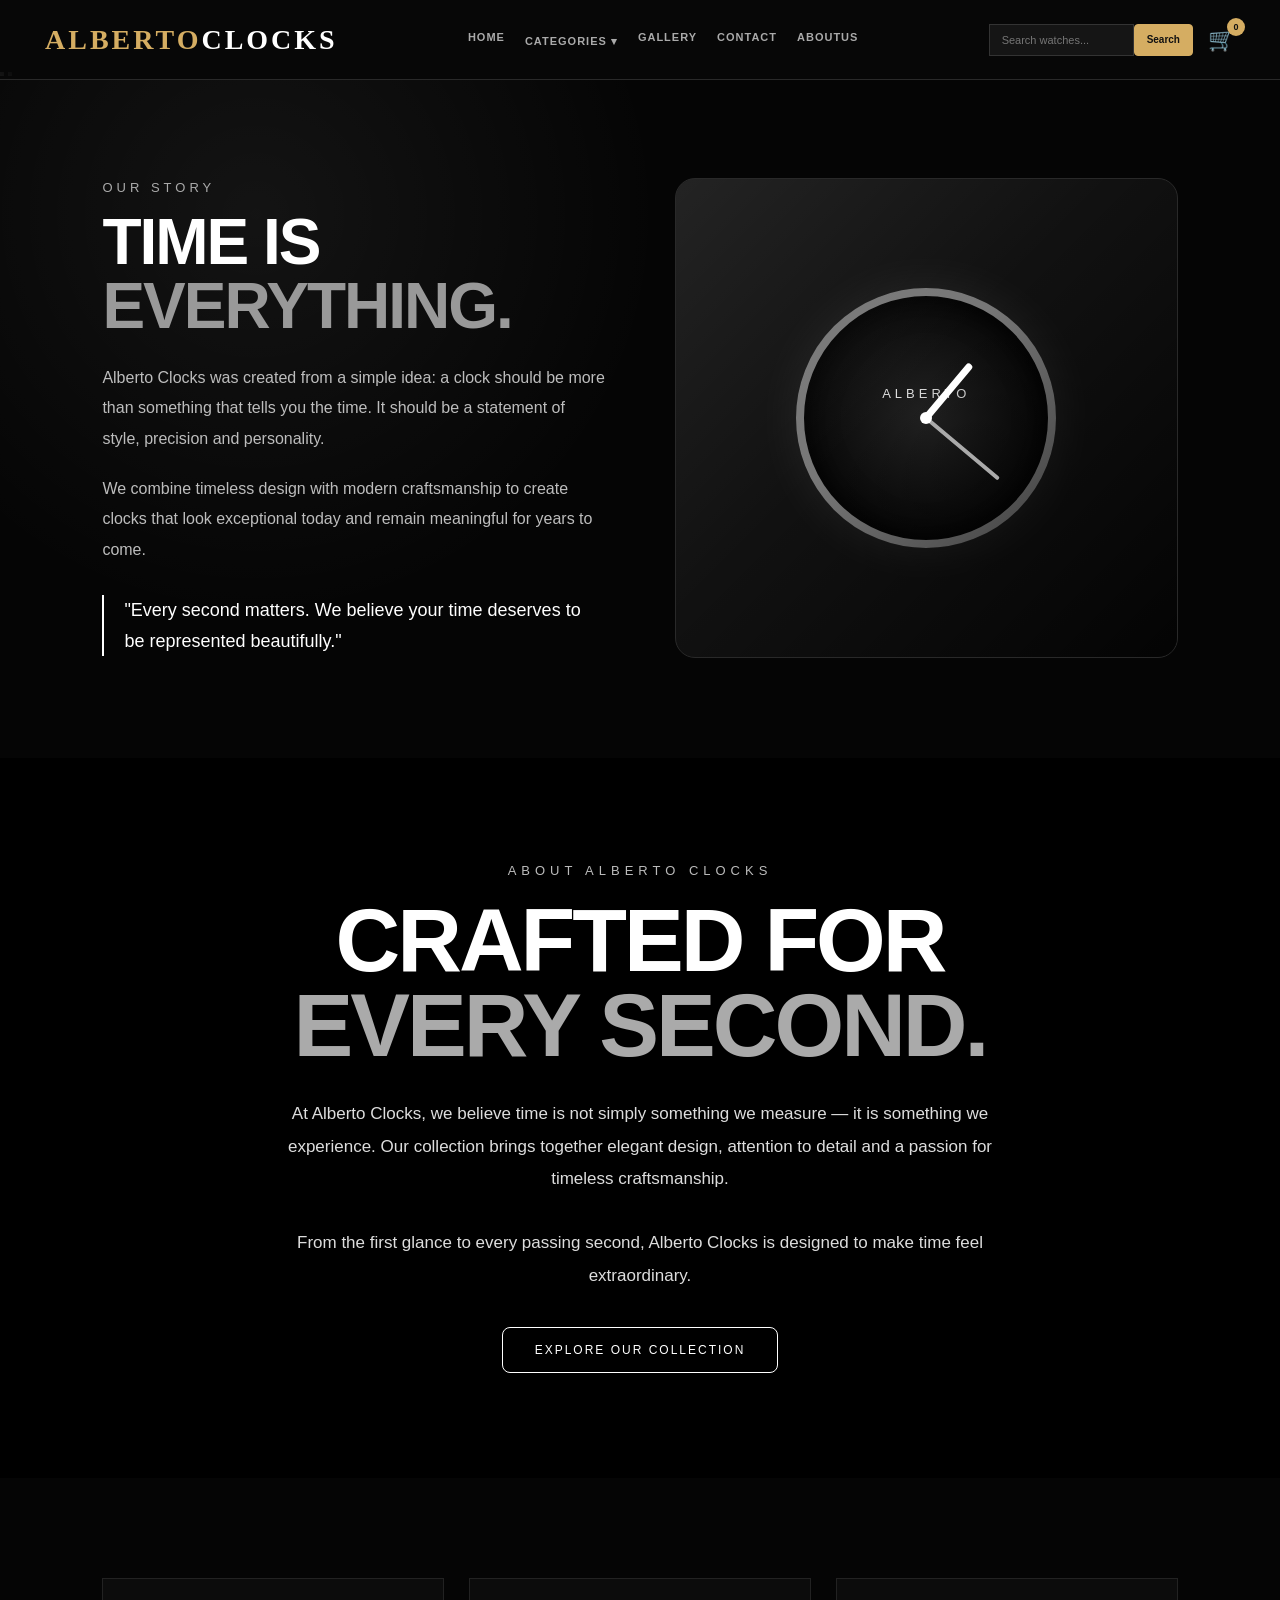
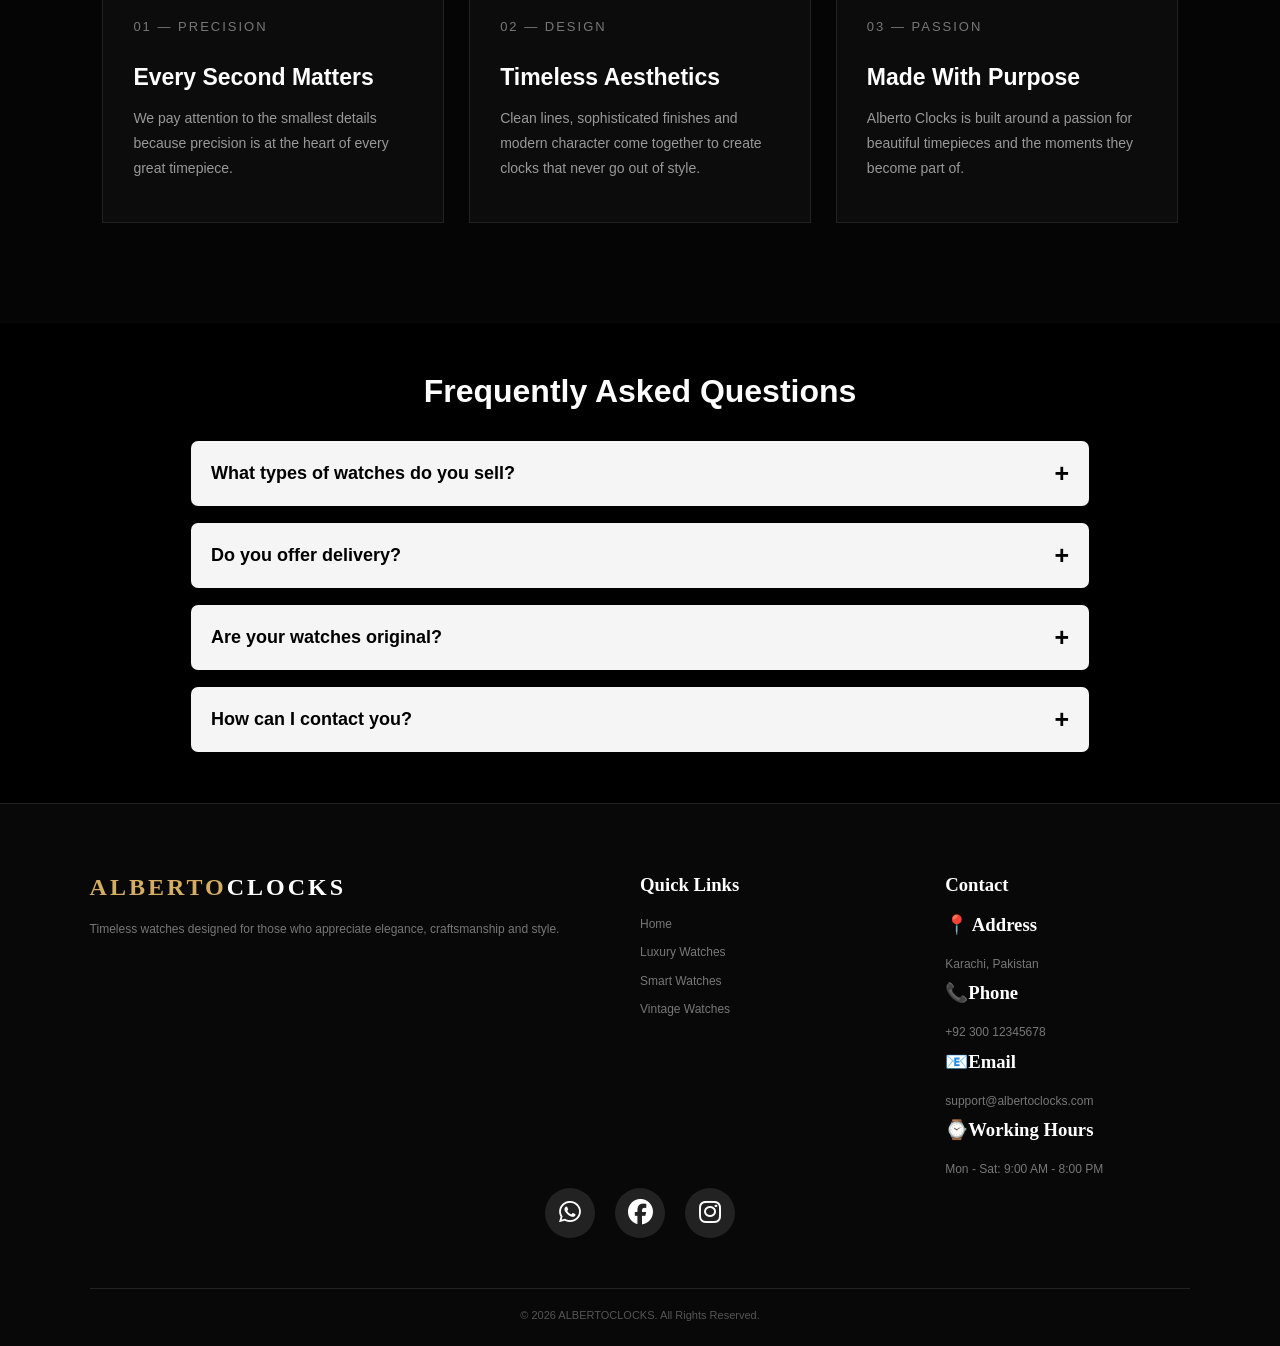
==== aboutus.html @ ca32371c "First commit" ====
<!DOCTYPE html>
<html lang="en">
<head>
    <meta charset="UTF-8">
    <meta name="viewport" content="width=device-width, initial-scale=1.0">
    <title>Document</title>
    <link rel="stylesheet" href="style.css">
    <link rel="stylesheet" href="https://cdnjs.cloudflare.com/ajax/libs/font-awesome/6.5.2/css/all.min.css">
</head>
<style>

   
  
</style>
<body>

    
    <header class="navbar">

        <a href="#home" class="logo">
            ALBERTO<span style="color: white;">CLOCKS</span>
        </a>

        <nav class="nav-links">
            <a href="index.html">Home</a>
                <li class="dropdown">
         <a href="#">Categories ▾</a>

    <ul class="dropdown-menu">
        <li><a href="luxary.html">Luxury Watches</a></li>
        <li><a href="smart.html">Smart Watches</a></li>
        <li><a href="vintage.html">Vintage Watches</a></li>
    </ul>
</li>
           
            <a href="gallery 2.html">Gallery</a>
            <a href="contact-us.html">Contact</a>
            <a href="aboutus.html">Aboutus</a>
           
        </nav>

         <div class="nav-right">

            <div class="search-box">
                <input type="text" id="searchInput" placeholder="Search watches...">
                <button id="searchBtn">Search</button>
            </div>

            <button class="cart-icon" id="cartIcon">
                🛒
                <span id="cartCount">0</span>
            </button>

        </div>

        <button class="menu-btn" id="menuBtn">
            ☰
        </button>

    </header>



<div>
        <button class="btn prev" id="prevBtn">
        
        </button>

        <button class="btn next" id="nextBtn">
        
        </button>
</div>

<section class="our-story">

    <div class="story-container">

        <div class="story-content">

            <div class="story-label">
                Our Story
            </div>

            <h2 class="story-title">
                TIME IS<br>
                <span>EVERYTHING.</span>
            </h2>

            <p class="story-text">
                Alberto Clocks was created from a simple idea:
                a clock should be more than something that tells
                you the time. It should be a statement of style,
                precision and personality.
            </p>

            <p class="story-text">
                We combine timeless design with modern craftsmanship
                to create clocks that look exceptional today and
                remain meaningful for years to come.
            </p>

            <div class="story-highlight">
                "Every second matters. We believe your time deserves
                to be represented beautifully."
            </div>

        </div>


        <div class="story-visual">

            <div class="story-clock">

                <div class="clock-hand-hour"></div>
                <div class="clock-hand-minute"></div>
                <div class="clock-center"></div>

            </div>

        </div>

    </div>

</section>


<!-- =========================================
     ABOUT US - MOVING WATCH VIDEO
     ========================================= -->

<section class="about-us">

    <video
        class="about-video"
        autoplay
        muted
        loop
        playsinline
        poster="images/watch-poster.jpg">

        <source
            src="videos/alberto-watch.mp4"
            type="video/mp4">

        Your browser does not support video.
    </video>


    <div class="about-overlay"></div>


    <div class="about-content">

        <div class="about-small-title">
            About Alberto Clocks
        </div>

        <h2 class="about-title">
            CRAFTED FOR<br>
            <span>EVERY SECOND.</span>
        </h2>

        <p class="about-description">
            At Alberto Clocks, we believe time is not simply
            something we measure — it is something we experience.
            Our collection brings together elegant design,
            attention to detail and a passion for timeless
            craftsmanship.

            <br><br>

            From the first glance to every passing second,
            Alberto Clocks is designed to make time feel
            extraordinary.
        </p>

        <a href="gallery 2.html" class="about-button">
            Explore Our Collection
        </a>

    </div>

</section>


<!-- =========================================
     OUR VALUES
     ========================================= -->

<section class="values">

    <div class="values-container">

        <div class="value-card">

            <div class="value-number">01 — PRECISION</div>

            <h3>Every Second Matters</h3>

            <p>
                We pay attention to the smallest details because
                precision is at the heart of every great timepiece.
            </p>

        </div>


        <div class="value-card">

            <div class="value-number">02 — DESIGN</div>

            <h3>Timeless Aesthetics</h3>

            <p>
                Clean lines, sophisticated finishes and modern
                character come together to create clocks that
                never go out of style.
            </p>

        </div>


        <div class="value-card">

            <div class="value-number">03 — PASSION</div>

            <h3>Made With Purpose</h3>

            <p>
                Alberto Clocks is built around a passion for
                beautiful timepieces and the moments they
                become part of.
            </p>

        </div>

    </div>

</section>
  <div class="cart-panel" id="cartPanel">

        <div class="cart-header">

            <h2>Your Cart</h2>

            <button id="closeCart">
                ×
            </button>

        </div>


        <div class="cart-items" id="cartItems">

            <p class="empty-cart">
                Your cart is empty.
            </p>

        </div>


        <div class="cart-footer">

            <div class="cart-total">

                <span>Total:</span>

                <strong id="cartTotal">
                    $0.00
                </strong>

            </div>

            <button class="checkout-btn" id="checkoutBtn">
                Checkout
            </button>

        </div>

    </div>


    <!-- =====================================================
     FOOTER
===================================================== -->
   <section class="faq-section">
    <h2>Frequently Asked Questions</h2>

    <div class="faq">
        <button class="faq-question">
            What types of watches do you sell?
            <span>+</span>
        </button>
        <div class="faq-answer">
            <p>We sell luxury, smart, and vintage watches.</p>
        </div>
    </div>

    <div class="faq">
        <button class="faq-question">
            Do you offer delivery?
            <span>+</span>
        </button>
        <div class="faq-answer">
            <p>Yes, we offer delivery to different locations.</p>
        </div>
    </div>

    <div class="faq">
        <button class="faq-question">
            Are your watches original?
            <span>+</span>
        </button>
        <div class="faq-answer">
            <p>Yes, our watches are authentic and carefully selected.</p>
        </div>
    </div>

    <div class="faq">
        <button class="faq-question">
            How can I contact you?
            <span>+</span>
        </button>
        <div class="faq-answer">
            <p>You can contact us through our contact page.</p>
        </div>
    </div>
     </div>
</section>
       

    <footer id="footer">

     
        <div class="footer-container">

            <div class="footer-column">

                <h2>ALBERTO<span style="color: white;">CLOCKS</span></h2>

                <p>
                    Timeless watches designed for those who
                    appreciate elegance, craftsmanship and style.
                </p>

            </div>


            <div class="footer-column">

                <h3>Quick Links</h3>

                <a href="index.html">Home</a>
                <a href="luxary.html">Luxury Watches</a>
                <a href="smart.html">Smart Watches</a>
                <a href="vintage.html">Vintage Watches</a>

            </div>


            <div class="footer-column">

                <h3>Contact</h3>
                  <h3>📍 Address</h3>
                        <p>Karachi, Pakistan</p>
                           <h3>📞Phone</h3>
                        <p>+92 300 12345678</p>
                        <h3>📧Email</h3>
                        <p>support@albertoclocks.com</p>
                        <h3>⌚Working Hours</h3>
                        <p>Mon - Sat: 9:00 AM - 8:00 PM</p>
                    

            </div>
        </div>

   <div class="social-icons">

    <a href="https://wa.me/923001234567" target="_blank">
        <i class="fa-brands fa-whatsapp"></i>
    </a>

    <a href="https://www.facebook.com/" target="_blank">
        <i class="fa-brands fa-facebook"></i>
    </a>

    <a href="https://www.instagram.com/" target="_blank">
        <i class="fa-brands fa-instagram"></i>
    </a>

</div>

        <div class="footer-bottom">

            <p>
                © 2026 ALBERTOCLOCKS. All Rights Reserved.
            </p>

        </div>
        <div>

</footer>
    <script src="script.js"></script>
</body>
</html>
---- style.css ----
/* =====================================================
   RESET
===================================================== */

* {
    margin: 0;
    padding: 0;
    box-sizing: border-box;
}

html {
    scroll-behavior: smooth;
}

body {
    background: #090909;
    color: #ffffff;
    font-family: "Inter", sans-serif;
}

button,
input {
    font-family: inherit;
}


/* =====================================================
   NAVBAR
===================================================== */

/* Categories Dropdown */
.dropdown {
    position: relative;
    list-style: none;
}

.dropdown-menu {
    display: none;
    position: absolute;
    top: 100%;
    left: 0;
    background: #111;
    min-width: 190px;
    padding: 0;
    margin: 0;
    list-style: none;
    border-radius: 8px;
    box-shadow: 0 5px 15px rgba(0,0,0,0.5);
    z-index: 1000;
    list-style: none;
    align-items: center;
    text-align: center;
}

.dropdown-menu li {
    width: 100%;
    list-style: none;
}

.dropdown-menu li a {
    display: block;
    padding: 12px 15px;
    color: white;
    text-decoration: none;
    white-space: nowrap;
}

.dropdown-menu li a:hover {
    background: #333;
}

/* Show dropdown on hover */
.dropdown:hover .dropdown-menu {
    display: block;
}

/* Hover effect */
.dropdown-content a:hover {
    background: #eee;
}

/* Show dropdown */
.dropdown:hover .dropdown-content {
    display: block;
}
.navbar {
    position: fixed;
    top: 0;
    left: 0;

    width: 100%;
    height: 80px;

      padding: 0 45px;

    display: flex;
    align-items: center;
    justify-content:space-between;
    background: rgba(8, 8, 8, 0.92);
    border-bottom: 1px solid #292929;
    gap: 5px;
    backdrop-filter: blur(10px);

    z-index: 5000;
}


.logo {
    color: #d5ad62;
    text-decoration: none;
    font-family: "Playfair Display", serif;
    font-size: 28px;
    font-weight: 700;
    letter-spacing: 3px;
}

.nav-links {
    display:flex;
    gap: 20px;
}

.nav-links a {
    color: #aaa;
    text-decoration: none;

    font-size: 11px;
    font-weight: 600;
    letter-spacing: 1px;
    text-transform: uppercase;

    transition: 0.3s;
}

.nav-links a:hover {
    color: #d5ad62;
}

.nav-right {
    display: flex;
    align-items: center;
    gap: 15px;
    list-style: none;
}

.search-box {
    display: flex;
}

.search-box input {
    width: 145px;

    padding: 9px 12px;

    background: #151515;
    border: 1px solid #333;

    color: white;
    outline: none;

    font-size: 11px;
}

.search-box input:focus {
    border-color: #d5ad62;
}

.search-box button {
    padding: 9px 12px;

    background: #d5ad62;
    border: 1px solid #d5ad62;

    color: #111;

    font-size: 10px;
    font-weight: 700;

    cursor: pointer;
    border-radius: 4px;
}

.cart-icon {

    position:sticky;

    background: transparent;
    border: none;

    color: #d5ad62;

    font-size: 22px;
    
    cursor: pointer;
    
}

#cartCount {
    position: absolute;

    top: -9px;
    right: -10px;

    min-width: 18px;
    height: 18px;

    padding: 2px;

    display: flex;
    align-items: center;
    justify-content: center;

    background: #d5ad62;
    color: #111;

    border-radius: 50%;

    font-size: 9px;
    font-weight: 700;
}

.menu-btn {
    display: none;

    background: none;
    border: none;

    color: #d5ad62;

    font-size: 25px;

    cursor: pointer;
}


/* =====================================================
   HERO
===================================================== */

.hero {
    position: relative;

    height: 100vh;
    min-height: 650px;

    overflow: hidden;
}

.hero-slide {
    position: absolute;

    inset: 0;

    opacity: 0;
    visibility: hidden;

    transition:
        opacity 1s ease,
        visibility 1s ease;
}

.hero-slide.active {
    opacity: 1;
    visibility: visible;
}

.hero-slide img {
    width: 100%;
    height: 100%;

    object-fit: cover;
}

.hero-overlay {
    position: absolute;

    inset: 0;

    background:
        linear-gradient(
            90deg,
            rgba(0, 0, 0, 0.85),
            rgba(0, 0, 0, 0.35),
            rgba(0, 0, 0, 0.65)
        );
}

.hero-content {
    position: absolute;

    top: 50%;
    left: 9%;

    max-width: 600px;

    transform: translateY(-50%);
}

.hero-content > p:first-child {
    color: #d5ad62;

    font-size: 11px;
    font-weight: 700;

    letter-spacing: 4px;

    margin-bottom: 18px;
}

.hero-content h1 {
    font-family: "Playfair Display", serif;

    font-size: clamp(50px, 7vw, 90px);
    line-height: 1.05;

    margin-bottom: 25px;
}

.hero-content h1 span {
    color: #d5ad62;
}

.gold-line {
    width: 60px;
    height: 2px;

    background: #d5ad62;

    margin-bottom: 25px;
}

.hero-description {
    color: #aaa;

    font-size: 14px;
    line-height: 1.8;

    max-width: 470px;

    margin-bottom: 30px;
}

.hero-btn,
.outline-btn {
    display: inline-block;

    padding: 13px 25px;

    border: 1px solid #d5ad62;

    color: #d5ad62;

    text-decoration: none;

    font-size: 10px;
    font-weight: 700;

    letter-spacing: 1px;
    text-transform: uppercase;

    transition: 0.3s;

    border-radius: 5px;
}

.hero-btn:hover,
.outline-btn:hover {
    background: #d5ad62;
    color: #111;
}

.slider-btn {
    position: absolute;

    top: 50%;

    width: 45px;
    height: 45px;

    transform: translateY(-50%);

    background: rgba(0, 0, 0, 0.45);

    border: 1px solid #555;

    color: #d5ad62;

    cursor: pointer;

    z-index: 5;

    transition: 0.3s;
}

.slider-btn:hover {
    background: #d5ad62;
    color: #080808;
}

.prev {
    left: 30px;
}

.next {
    right: 30px;
}

.slider-dots {
    position: absolute;

    bottom: 35px;
    left: 50%;

    transform: translateX(-50%);

    display: flex;
    gap: 10px;

    z-index: 5;
}

.dot {
    width: 30px;
    height: 2px;

    background: #666;

    cursor: pointer;

    transition: 0.3s;
}

.dot.active {
    background: #d5ad62;
}


/* =====================================================
   SHOWCASE
===================================================== */

.showcase-section {
    padding: 130px 7%;

    background: #0c0c0c;

    overflow: hidden;
}

.smart-showcase {
    background: #121212;
}

.showcase-container {
    max-width: 1250px;

    margin: auto;

    display: grid;

    grid-template-columns: 1.1fr 0.9fr;

    align-items: center;

    gap: 80px;
}

.showcase-container.reverse .showcase-image {
    order: 2;
}

.showcase-container.reverse .showcase-text {
    order: 1;
}

.showcase-image {
    position: relative;

    height: 570px;

    overflow: hidden;

    transform: translateX(-120px);

    opacity: 0;

    transition:
        transform 1s ease,
        opacity 1s ease;
    
    border-radius: 8px;    
}

.showcase-text {
    transform: translateX(120px);

    opacity: 0;

    transition:
        transform 1s ease,
        opacity 1s ease;
}

.showcase-container.reverse .showcase-text {
    transform: translateX(-120px);
}

.showcase-container.show .showcase-image,
.showcase-container.show .showcase-text {
    transform: translateX(0);
    opacity: 1;
}

.showcase-image img {
    width: 100%;
    height: 100%;

    object-fit: cover;

    transition: transform 0.6s ease;
}

.showcase-image:hover img {
    transform: scale(1.05);
}

.image-label {
    position: absolute;

    bottom: 25px;
    left: 25px;

    background: #d5ad62;
    color: #111;

    padding: 10px 18px;

    font-size: 10px;
    font-weight: 700;

    letter-spacing: 2px;
    border-radius: 5px;
}

.section-tag {
    color: #d5ad62;

    font-size: 11px;
    font-weight: 700;

    letter-spacing: 4px;

    margin-bottom: 18px;
}

.showcase-text h2 {
    font-family: "Playfair Display", serif;

    font-size: clamp(40px, 5vw, 65px);

    line-height: 1.1;

    margin-bottom: 25px;
}

.showcase-text h2 span {
    color: #d5ad62;
}

.showcase-text p:not(.section-tag) {
    color: #999;

    font-size: 14px;
    line-height: 1.9;

    margin-bottom: 18px;
}

.showcase-text .outline-btn {
    margin-top: 15px;
}


/* =====================================================
   PRODUCTS
===================================================== */

.products-section {
    padding: 110px 7%;

    background: #090909;
}

.smart-section {
    background: #111111;
}

.vintage-section {
    background: #0d0d0d;
}

.section-heading {
    max-width: 650px;

    margin: 0 auto 60px;

    text-align: center;
}

.section-heading > p {
    color: #d5ad62;

    font-size: 11px;
    font-weight: 700;

    letter-spacing: 4px;

    margin-bottom: 15px;
}

.section-heading h2 {
    font-family: "Playfair Display", serif;

    font-size: clamp(40px, 5vw, 60px);

    margin-bottom: 18px;
}

.section-heading h2 span {
    color: #888;
}

.heading-line {
    width: 55px;
    height: 2px;

    background: #d5ad62;

    margin: 0 auto 20px;
}

.section-heading > span {
    color: #888;

    font-size: 13px;
}

.product-grid {
    max-width: 1250px;

    margin: auto;

    display: grid;

    grid-template-columns: repeat(4, 1fr);

    gap: 25px;
}

.product-card {
    background: #161616;

    border: 1px solid #292929;

    border-radius: 9px;

    overflow: hidden;

    transition:
        transform 0.4s ease,
        border 0.4s ease,
        box-shadow 0.4s ease;    
}

.product-card:hover {
    transform: translateY(-9px);

    border-color: #d5ad62;

    box-shadow:
        0 15px 40px rgba(0, 0, 0, 0.5);
}

.product-image {
    position: relative;

    height: 330px;

    overflow: hidden;

    background: #222;
}

.product-image img {
    width: 100%;
    height: 100%;

    object-fit: cover;

    transition: transform 0.6s ease;
}

.product-card:hover .product-image img {
    transform: scale(1.08);
}

.badge {
    position: absolute;

    top: 15px;
    left: 15px;

    z-index: 2;

    padding: 7px 12px;

    background: #d5ad62;
    color: #111;

    font-size: 9px;
    font-weight: 700;

    letter-spacing: 1px;

    text-transform: uppercase;

    border-radius: 5px;
}

.smart-badge {
    background: #eeeeee;
}

.product-info {
    padding: 23px;
}

.product-info > p {
    color: #d5ad62;

    font-size: 9px;
    font-weight: 700;

    letter-spacing: 1px;

    text-transform: uppercase;

    margin-bottom: 9px;
}

.product-info h3 {
    font-family: "Playfair Display", serif;

    font-size: 24px;

    margin-bottom: 9px;
}

.product-info > span {
    display: block;

    color: #888;

    font-size: 11px;

    line-height: 1.7;

    min-height: 38px;

    margin-bottom: 20px;
}

.product-bottom {
    display: flex;

    align-items: center;

    justify-content: space-between;

    gap: 10px;
}

.product-bottom strong {
    font-size: 17px;
}

.product-buttons {
    display: flex;

    align-items: center;

    gap: 7px;

   
}

.view-btn,
.add-to-cart {
    padding: 9px 12px;

    font-size: 9px;
    font-weight: 700;

    letter-spacing: 0.8px;

    cursor: pointer;

    transition: 0.3s;

     border-radius: 5px;
}

.view-btn {
    background: transparent;

    border: 1px solid #555;

    color: white;
}

.view-btn:hover {
    background: #333;

    border-color: #d5ad62;

    color: #d5ad62;
}

.add-to-cart {
    background: transparent;

    border: 1px solid #d5ad62;

    color: #d5ad62;
}

.add-to-cart:hover,
.add-to-cart.added {
    background: #d5ad62;

    color: #111;

    transform: translateY(-2px);
}


/* =====================================================
   CART
===================================================== */

.cart-panel {
    position: fixed;

    top: 0;
    right: -420px;

    width: 400px;
    max-width: 90%;

    height: 100vh;

    background: #111;

    border-left: 1px solid #333;

    z-index: 9999;

    display: flex;
    flex-direction: column;

    transition: right 0.4s ease;
}

.cart-panel.active {
    right: 0;
}

.cart-header {
    display: flex;

    align-items: center;

    justify-content: space-between;

    padding: 25px;

    border-bottom: 1px solid #292929;
}

.cart-header h2 {
    font-family: "Playfair Display", serif;
}

#closeCart {
    background: none;

    border: none;

    color: #d5ad62;

    font-size: 30px;

    cursor: pointer;
}

.cart-items {
    flex: 1;

    overflow-y: auto;

    padding: 20px;
}

.empty-cart {
    color: #888;

    text-align: center;

    margin-top: 50px;
}

.cart-item {
    display: flex;

    align-items: center;

    justify-content: space-between;

    gap: 15px;

    padding: 15px 0;

    border-bottom: 1px solid #292929;
}

.cart-item-info h3 {
    color: white;

    font-family: "Playfair Display", serif;

    font-size: 17px;

    margin-bottom: 5px;
}

.cart-item-info p {
    color: #d5ad62;

    font-size: 12px;
}

.quantity-controls {
    display: flex;

    align-items: center;

    gap: 8px;

    margin-top: 8px;
}

.quantity-controls button {
    width: 22px;
    height: 22px;

    background: transparent;

    border: 1px solid #555;

    color: #d5ad62;

    cursor: pointer;
}

.quantity-controls span {
    color: white;

    font-size: 11px;
}

.remove-item {
    background: transparent;

    border: none;

    color: #888;

    cursor: pointer;

    font-size: 10px;
}

.remove-item:hover {
    color: #d5ad62;
}

.cart-footer {
    padding: 25px;

    border-top: 1px solid #292929;
}

.cart-total {
    display: flex;

    justify-content: space-between;

    color: white;

    margin-bottom: 20px;
}

.cart-total strong {
    color: #d5ad62;
}

.checkout-btn {
    width: 100%;

    padding: 14px;

    background: #d5ad62;

    border: 1px solid #d5ad62;

    color: #111;

    font-weight: 700;

    letter-spacing: 1px;

    cursor: pointer;

    transition: 0.3s;
}

.checkout-btn:hover {
    background: transparent;

    color: #d5ad62;
}


/* =====================================================
   FOOTER
===================================================== */

footer {
    padding: 70px 7% 25px;

    background: #080808;

    border-top: 1px solid #222;
}

.footer-container {
    max-width: 1250px;

    margin: auto;

    display: grid;

    grid-template-columns: 2fr 1fr 1fr;

    gap: 60px;
}

.footer-column h2 {
    color: #d5ad62;

    font-family: "Playfair Display", serif;

    letter-spacing: 3px;

    margin-bottom: 18px;
}

.footer-column h3 {
    font-family: "Playfair Display", serif;

    margin-bottom: 18px;
}

.footer-column p,
.footer-column a {
    display: block;

    color: #777;

    text-decoration: none;

    font-size: 12px;

    line-height: 1.8;

    margin-bottom: 7px;
}

.footer-column a:hover {
    color: #d5ad62;
}

.footer-bottom {
    max-width: 1250px;

    margin: 50px auto 0;

    padding-top: 20px;

    border-top: 1px solid #222;

    text-align: center;
}

.footer-bottom p {
    color: #555;

    font-size: 11px;
}


/* =====================================================
   RESPONSIVE
===================================================== */

@media (max-width: 1100px) {

    .nav-links {
        gap: 15px;
    }

    .search-box {
        display: none;
    }

    .product-grid {
        grid-template-columns: repeat(2, 1fr);
    }

}


@media (max-width: 750px) {

    .navbar {
        height: 70px;
    }

    .logo {
        font-size: 23px;
    }

    .nav-links {
        position: absolute;

        top: 70px;
        left: 0;

        width: 100%;

        padding: 25px;

        display: none;
        flex-direction: column;

        background: #111;

        border-top: 1px solid #292929;

        text-align: center;
    }

    .nav-links.active {
        display: flex;
    }

    .nav-right {
        margin-left: auto;

        margin-right: 15px;
    }

    .menu-btn {
        display: block;
    }


    .hero {
        min-height: 600px;
    }

    .hero-content {
        left: 7%;
        right: 7%;
    }

    .hero-content h1 {
        font-size: 48px;
    }

    .slider-btn {
        width: 38px;
        height: 38px;
    }

    .prev {
        left: 15px;
    }

    .next {
        right: 15px;
    }


    .showcase-section {
        padding: 80px 5%;
    }

    .showcase-container {
        grid-template-columns: 1fr;

        gap: 45px;
    }

    .showcase-container.reverse .showcase-image,
    .showcase-container.reverse .showcase-text {
        order: initial;
    }

    .showcase-image,
    .showcase-container.reverse .showcase-image {
        height: 430px;

        transform: translateY(80px);
    }

    .showcase-text,
    .showcase-container.reverse .showcase-text {
        transform: translateY(80px);
    }

    .showcase-container.show .showcase-image,
    .showcase-container.show .showcase-text {
        transform: translateY(0);
    }


    .products-section {
        padding: 80px 5%;
    }

    .product-grid {
        grid-template-columns: 1fr;

        gap: 20px;
    }

    .product-image {
        height: 350px;
    }

    .product-bottom {
        align-items: flex-start;
    }

    .product-buttons {
        flex-wrap: wrap;
        justify-content: flex-end;
    }


    .footer-container {
        grid-template-columns: 1fr;

        gap: 30px;
    }

}


@media (max-width: 450px) {

    .product-bottom {
        flex-direction: column;

        align-items: stretch;
    }

    .product-buttons {
        justify-content: flex-start;
    }

    .product-image {
        height: 300px;
    }

    .showcase-image {
        height: 350px;
    }

    .cart-panel {
        width: 100%;
        max-width: 100%;
    }



}

.faq-section {
    width: 80%;
    max-width: 900px;
    margin: 50px auto;
}

.faq-section h2 {
    text-align: center;
    margin-bottom: 30px;
    font-size: 32px;
}

.faq {
    margin-bottom: 15px;
    border: 1px solid #000000;
    border-radius: 8px;
    overflow: hidden;
}

.faq-question {
    width: 100%;
    padding: 18px 20px;
    border: none;
    background: #f5f5f5;
    cursor: pointer;
    display: flex;
    justify-content: space-between;
    align-items: center;
    font-size: 18px;
    font-weight: bold;
    text-align: left;
}

.faq-question:hover {
    background: #e9e9e9;
}

.faq-question span {
    font-size: 25px;
}

.faq-answer {
    max-height: 0;
    overflow: hidden;
    transition: max-height 0.4s ease;
    background: rgb(0, 0, 0);
}

.faq-answer p {
    padding: 15px 20px;
    margin: 0;
    line-height: 1.6;
}

  * {
        box-sizing: border-box;
    }

    body {
        margin: 0;
        font-family: "Poppins", Arial, sans-serif;
        background: #000;
        color: #fff;
    }

    /* ---------- OUR STORY ---------- */

    .our-story {
        position: relative;
        padding: 100px 8%;
        background:
            radial-gradient(circle at 20% 20%, rgba(255, 255, 255, 0.06), transparent 35%),
            #050505;
        overflow: hidden;
    }

    .story-container {
        max-width: 1200px;
        margin: auto;
        display: grid;
        grid-template-columns: 1fr 1fr;
        gap: 70px;
        align-items: center;
    }

    .story-label {
        color: #aaa;
        font-size: 13px;
        letter-spacing: 4px;
        text-transform: uppercase;
        margin-bottom: 15px;
    }

    .story-title {
        font-size: clamp(42px, 5vw, 72px);
        line-height: 1;
        margin: 0 0 25px;
        font-weight: 700;
        letter-spacing: -2px;
    }

    .story-title span {
        color: #999;
    }

    .story-text {
        color: #bdbdbd;
        font-size: 16px;
        line-height: 1.9;
        margin-bottom: 20px;
    }

    .story-highlight {
        margin-top: 30px;
        padding-left: 20px;
        border-left: 2px solid #fff;
        color: #fff;
        font-size: 18px;
        line-height: 1.7;
    }

    /* Story visual */

    .story-visual {
        min-height: 480px;
        position: relative;
        display: flex;
        align-items: center;
        justify-content: center;
        border-radius: 20px;
        overflow: hidden;
        background: #111;
        border: 1px solid #292929;
    }

    .story-visual::after {
        content: "";
        position: absolute;
        inset: 0;
        background: linear-gradient(
            135deg,
            rgba(255,255,255,.08),
            transparent 45%,
            rgba(0,0,0,.8)
        );
        pointer-events: none;
    }

    .story-clock {
        width: 260px;
        height: 260px;
        border: 8px solid #777;
        border-radius: 50%;
        position: relative;
        background: radial-gradient(circle, #222 0%, #080808 70%);
        box-shadow:
            0 0 50px rgba(255,255,255,.08),
            inset 0 0 30px #000;
        animation: clockFloat 5s ease-in-out infinite;
    }

    .story-clock::before {
        content: "ALBERTO";
        position: absolute;
        top: 90px;
        width: 100%;
        text-align: center;
        font-size: 13px;
        letter-spacing: 4px;
        color: #ddd;
    }

    .clock-center {
        width: 12px;
        height: 12px;
        background: #fff;
        border-radius: 50%;
        position: absolute;
        top: 50%;
        left: 50%;
        transform: translate(-50%, -50%);
        z-index: 3;
    }

    .clock-hand-hour,
    .clock-hand-minute {
        position: absolute;
        bottom: 50%;
        left: 50%;
        transform-origin: bottom center;
        border-radius: 10px;
        z-index: 2;
    }

    .clock-hand-hour {
        width: 7px;
        height: 70px;
        background: #fff;
        transform: translateX(-50%) rotate(40deg);
    }

    .clock-hand-minute {
        width: 4px;
        height: 95px;
        background: #aaa;
        transform: translateX(-50%) rotate(130deg);
    }

    @keyframes clockFloat {
        0%, 100% {
            transform: translateY(0) rotate(-2deg);
        }
        50% {
            transform: translateY(-15px) rotate(2deg);
        }
    }


    /* ---------- ABOUT US VIDEO ---------- */

    .about-us {
        position: relative;
        min-height: 720px;
        overflow: hidden;
        display: flex;
        align-items: center;
        justify-content: center;
        background: #000;
    }

    .about-video {
        position: absolute;
        inset: 0;
        width: 100%;
        height: 100%;
        object-fit: cover;
        z-index: 0;
        filter: brightness(35%) contrast(110%);
    }

    .about-overlay {
        position: absolute;
        inset: 0;
        background:
            linear-gradient(
                90deg,
                rgba(0,0,0,.95),
                rgba(0,0,0,.55),
                rgba(0,0,0,.85)
            );
        z-index: 1;
    }

    .about-content {
        position: relative;
        z-index: 2;
        width: min(1100px, 90%);
        text-align: center;
        padding: 80px 20px;
    }

    .about-small-title {
        color: #bbb;
        font-size: 13px;
        letter-spacing: 5px;
        text-transform: uppercase;
        margin-bottom: 20px;
    }

    .about-title {
        font-size: clamp(45px, 7vw, 90px);
        line-height: .95;
        margin: 0 auto 30px;
        letter-spacing: -3px;
        font-weight: 700;
    }

    .about-title span {
        color: #aaa;
    }

    .about-description {
        max-width: 720px;
        margin: auto;
        color: #ddd;
        font-size: 17px;
        line-height: 1.9;
    }

    .about-button {
        display: inline-block;
        margin-top: 35px;
        padding: 15px 32px;
        border: 1px solid #fff;
        color: #fff;
        text-decoration: none;
        text-transform: uppercase;
        letter-spacing: 2px;
        font-size: 12px;
        transition: .3s ease;
        border-radius: 8px;
    }

    .about-button:hover {
        background: #fff;
        color: #000;
        transform: translateY(-2px);
    }


    /* ---------- VALUES ---------- */

    .values {
        background: #050505;
        padding: 100px 8%;
    }

    .values-container {
        max-width: 1200px;
        margin: auto;
        display: grid;
        grid-template-columns: repeat(3, 1fr);
        gap: 25px;
    }

    .value-card {
        padding: 40px 30px;
        background: #0c0c0c;
        border: 1px solid #222;
        transition: .3s ease;
    }

    .value-card:hover {
        transform: translateY(-8px);
        border-color: #555;
    }

    .value-number {
        font-size: 13px;
        color: #777;
        letter-spacing: 2px;
        margin-bottom: 30px;
    }

    .value-card h3 {
        font-size: 23px;
        margin: 0 0 15px;
    }

    .value-card p {
        color: #999;
        line-height: 1.8;
        font-size: 14px;
    }


    /* ---------- RESPONSIVE ---------- */

    @media (max-width: 850px) {

        .story-container {
            grid-template-columns: 1fr;
            gap: 40px;
        }

        .story-visual {
            min-height: 400px;
        }

        .values-container {
            grid-template-columns: 1fr;
        }

        .about-us {
            min-height: 650px;
        }

        .about-title {
            letter-spacing: -2px;
        }
    }

    @media (max-width: 500px) {

        .our-story,
        .values {
            padding: 70px 6%;
        }

        .story-clock {
            width: 210px;
            height: 210px;
        }

        .clock-hand-hour {
            height: 55px;
        }

        .clock-hand-minute {
            height: 75px;
        }
    }


    /* .contact-section{
    padding: 100px 8%;
    background: black;
    color: #fff;
}
.contact-header{
    text-align: center;
    margin-bottom: 60px;
}
.contact-header span{
    color: #d5ad62;
}
.contact-header h1{
    font-size: 3rem;
    margin-bottom: 15px;
}
.contact-header p{
    color: #cbd5e1;
    max-width: 700px;
    margin: auto;
    line-height: 1.8;
}
.contact-content{
    display: grid;
    grid-template-columns: 1fr 1.2fr;
    gap: 40px;
}
.contact-info{
    display: grid;
    gap: 20px;
}
.back{
    background: url(contact\ img.jfif);
    background-position: center;
    background-size: 150%;
    padding: 25px;
    border-radius: 15px;
    border: 1px solid rgba(255,255,255,0.08);
    margin-bottom: 15px;
}
.info-box{
    background: none;
    padding: 25px;
    border-radius: 15px;
    border: 1px solid rgba(255,255,255,0.08);
    margin-bottom: 15px;
}
.info-box h3{
    margin-bottom: 10px;
    color: white;
}
.info-box p{
    color: #d5ad62;
}

.contact-form{
    background: url(email2.png);
    background-position: center;
    background-size: 100%;
    padding: 30px;
    border-radius: 20px;
    display: flex;
    flex-direction: column;
    gap: 18px;
}
.contact-form input,
.contact-content textarea{
    padding: 15px;
    background: none;
    border: 1px solid rgba(255,255,255,0.1) ;
    border-radius: 10px;
    color: white;
    outline: none;
}
.contact-form input:focus,
.contact-form textarea:focus{
    border-color: #7c3aed;
}
.contact-form button{
    padding: 15px;
    border: none;
    border-radius: 10px;
    background: #7c3aed;
    color: white;
    font-size: 16px;
    font-weight: 600;
    cursor: pointer;
    transition: 0.3s;
}
.contact-form button:hover{
    background: #6d28d9;
    transform: translateY(-2px);
}

/* responsive */

@media(max-width:768px){
    .contact-content{
        grid-template-columns: 1fr;
    }
    .contact-header h1{
        font-size: 2.2rem;
    }
} */
footer {
    padding: 65px 20px;

    text-align: center;

    background: #050505;

    border-top: 1px solid #222;
}

.footer-logo {
    margin-bottom: 15px;
}

footer > p {
    color: #777;

    font-size: 12px;

    margin-bottom: 25px;
}

.footer-links {
    display: flex;

    justify-content: center;

    flex-wrap: wrap;

    gap: 25px;

    margin-bottom: 30px;
}

.footer-links a {
    color: #999;

    text-decoration: none;

    font-size: 11px;
}

.footer-links a:hover {
    color: #d5ad62;
}

.copyright {
    padding-top: 25px;

    border-top: 1px solid #222;
}


/* =====================================================
                     TABLET
===================================================== */

@media (max-width: 1050px) {

    .nav-links {
        gap: 15px;
    }

    .nav-links a {
        font-size: 10px;
    }

    .product-grid {
        grid-template-columns: repeat(2, 1fr);
    }

    .showcase-container {
        gap: 50px;
    }

}

     
        .gallery {
            padding: 50px 8%;
            background: #000000;
        }

        .gallery h2 {
            text-align: center;
            margin: 40px 0 20px;
            font-size: 32px;
            color: #d5ad62;
        }

        .gallery-container {
            display: grid;
            grid-template-columns: repeat(3, 1fr);
            gap: 20px;
        }

        .gallery-container img {
            width: 100%;
            height: 250px;
            object-fit: cover;
            border-radius: 10px;
            transition: 0.3s;
            box-shadow: 0 5px 15px rgba(0, 0, 0, 0.2);
        }

        .gallery-container img:hover {
            transform: scale(1.05);
        }

        /* Mobile */
        @media (max-width: 768px) {
            .gallery-container {
                grid-template-columns: repeat(2, 1fr);
            }
        }

        @media (max-width: 500px) {
            .gallery-container {
                grid-template-columns: 1fr;
            }
        }

        .detail-gallery {
            width: 100%;
            overflow-x: auto;
            overflow-y: hidden;
            padding: 40px 20px;
            background: #000000;
        }

        .detail-row {
            display: flex;
            flex-direction: row;
            flex-wrap: nowrap;
            gap: 25px;
            width: max-content;
        }

        .detail-img {
            width: 250px;
            height: 330px;
            flex-shrink: 0;
            overflow: hidden;
            border-radius: 18px;

            animation: float 3s ease-in-out infinite;
        }

        .detail-img img {
            width: 100%;
            height: 100%;
            object-fit: cover;
            transition: 0.6s ease;
        }

        .detail-img:hover img {
            transform: scale(1.15);
        }

        .detail-img:hover {
            box-shadow: 0 15px 40px rgba(255, 215, 0, 0.3);
        }

        @keyframes float {

            0%,
            100% {
                transform: translateY(0);
            }

            50% {
                transform: translateY(-15px);
            }
        }

        .popup {
            display: none;
            position: fixed;
            top: 0;
            left: 0;
            width: 100%;
            height: 100%;
            background: rgba(0, 0, 0, 0.85);
            justify-content: center;
            align-items: center;
            z-index: 9999;
        }

        .popup img {
            max-width: 80%;
            max-height: 80%;
            border-radius: 10px;
        }

        .popup span {
            position: absolute;
            top: 20px;
            right: 35px;
            color: white;
            font-size: 50px;
            cursor: pointer;
        }
body{
    padding-top: 60px;
}

/* MAIN CONTACT SECTION */

.contact-section {
    width: 95%;
    max-width: 1400px;
    margin: 50px auto;
    display: grid;
    grid-template-columns: 1fr 1fr;
    gap: 25px;
}


/* LEFT MAP */

.map-box {
    background: #111;
    padding: 20px;
    border-radius: 18px;
    border: 1px solid #333;
}

.map-box h2 {
    font-size: 30px;
    margin-bottom: 15px;
}

.map-box iframe {
    width: 100%;
    height: 650px;
    border: 0;
    border-radius: 12px;
}

.watch-list {
    width: 90%;
    max-width: 1400px;
    margin: 110px auto 60px;
    text-align: center;
}

.watch-list h2 {
    font-family: Georgia, serif;
    font-size: 36px;
    margin-bottom: 40px;
    color: white;
    
}

.watch-grid {
    display: grid;
    grid-template-columns: repeat(4, 1fr);
    gap: 25px;
}

.watch-card {
    background: #ffffff;
    padding: 25px;
    border-radius: 12px;
    text-align: left;
    box-shadow: 0 5px 15px rgba(0, 0, 0, 0.15);
    transition: 0.3s;
}

.watch-card:hover {
    cursor: pointer;
    transform: translateY(-7px);
    box-shadow: 0 10px 25px rgba(0, 0, 0, 0.25);
}

.watch-card h3 {
    font-family: Georgia, serif;
    font-size: 21px;
    margin-bottom: 15px;
    color: black;
}

.watch-card p {
    color: #666;
    font-size: 14px;
    line-height: 1.6;
    min-height: 70px;
    margin-bottom: 18px;
}

.watch-card strong {
    font-size: 22px;
    color: #b8860b;
}


/* Tablet */

@media (max-width: 1100px) {
    .watch-grid {
        grid-template-columns: repeat(3, 1fr);
    }
}


/* Small screen */

@media (max-width: 800px) {
    .watch-grid {
        grid-template-columns: repeat(2, 1fr);
    }
}


/* Mobile */

@media (max-width: 550px) {
    .watch-grid {
        grid-template-columns: 1fr;
    }
}
.logo2{
    font-family: Georgia, serif;
    font-size: 30px;
    font-weight: bold;
    color: white;
}

.logo2 span {
    color: #d6a84f;
}


.social-icons {
    display: flex;
    justify-content: center;
    align-items: center;
    gap: 20px;
}

.social-icons a {
    width: 50px;
    height: 50px;

    display: flex;
    justify-content: center;
    align-items: center;

    border-radius: 50%;

    background: #222;
    color: white;

    text-decoration: none;

    font-size: 25px;

    transition: 0.3s;
}

.social-icons a:hover {
    transform: translateY(-5px);
    background: white;
    color: black;
}
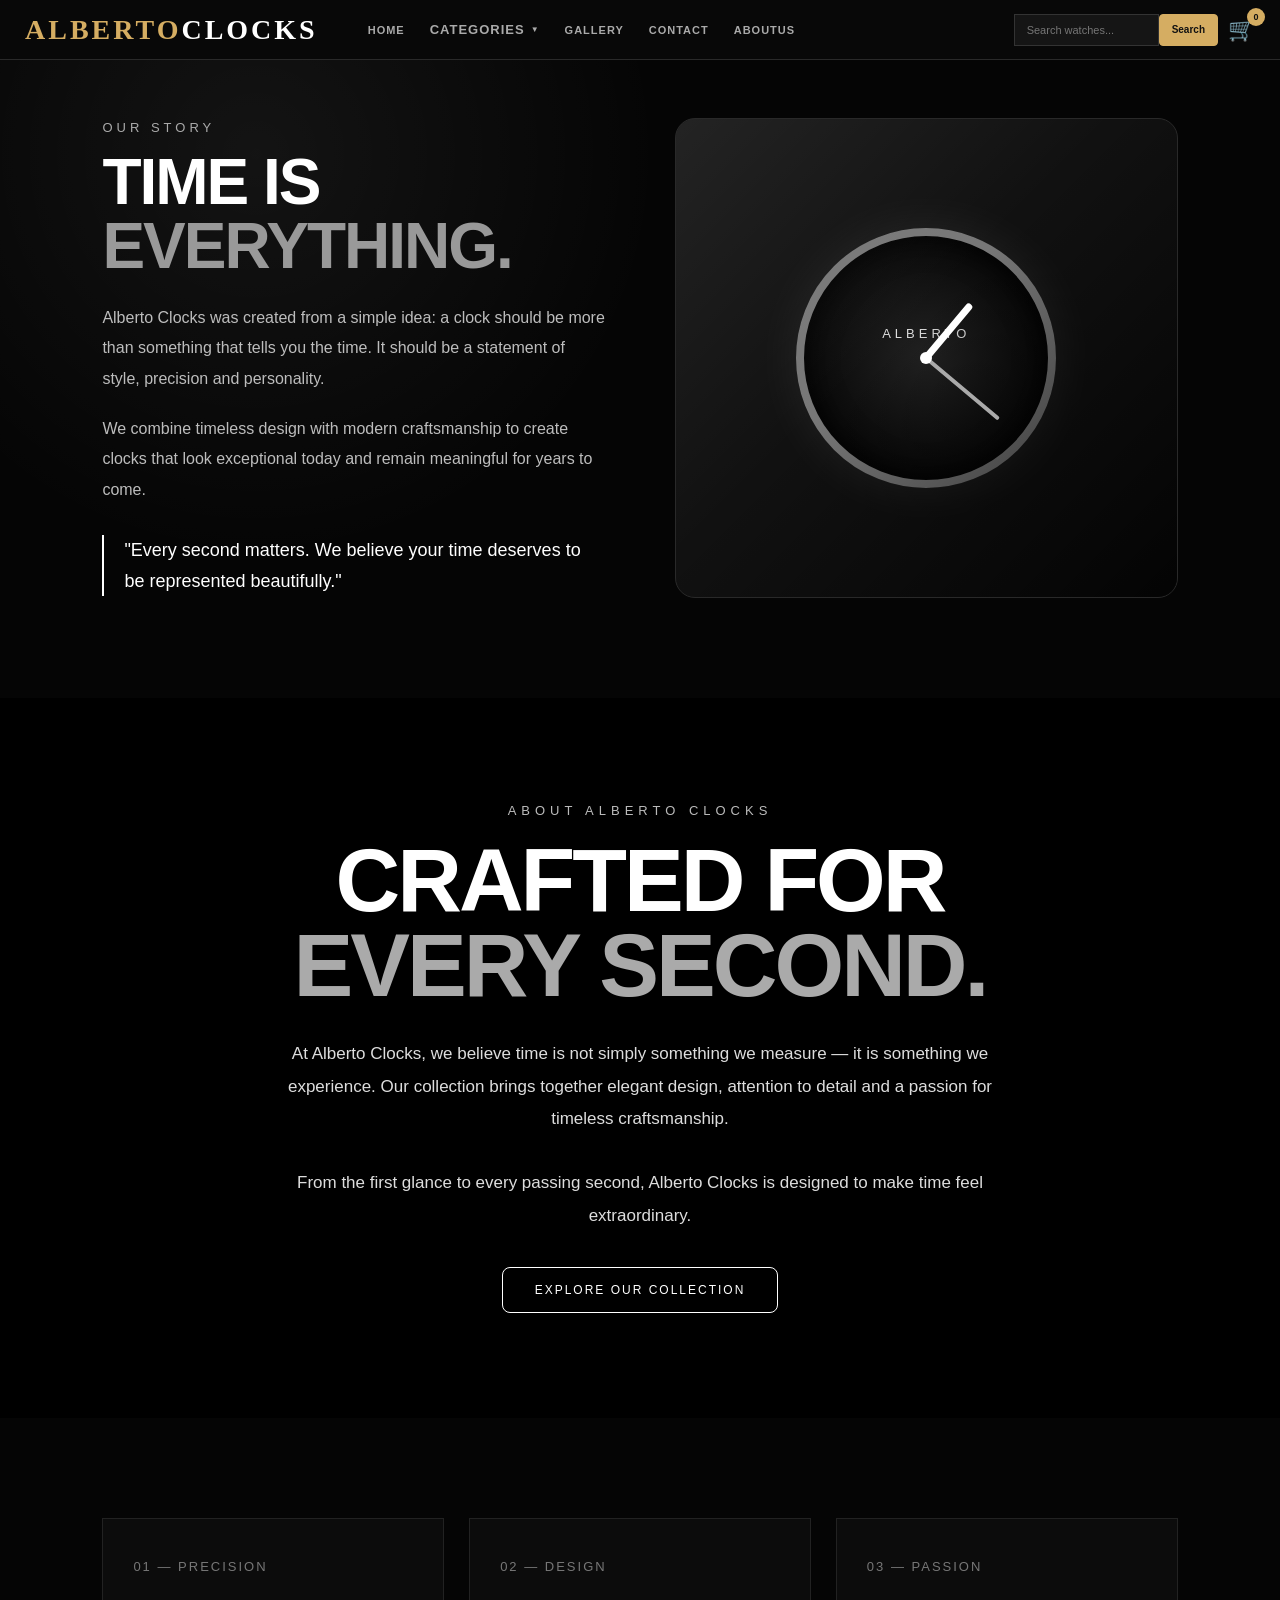
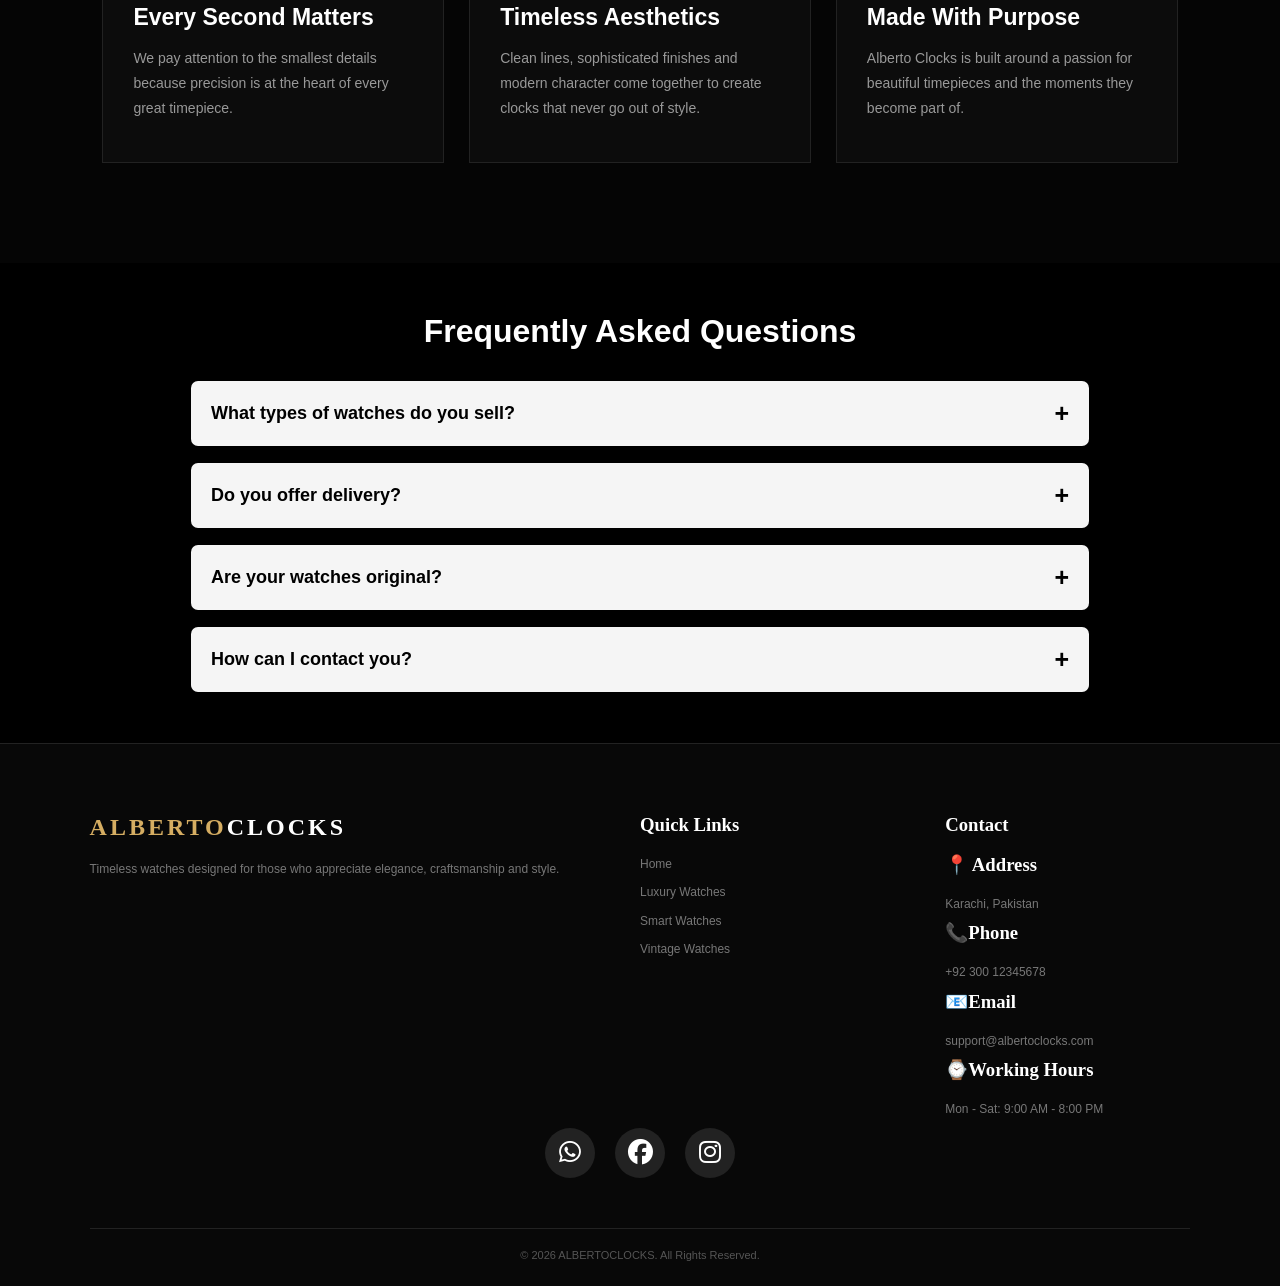
==== commit 1724212d: "First commit" ====
--- a/aboutus.html
+++ b/aboutus.html
@@ -1,5 +1,6 @@
 <!DOCTYPE html>
 <html lang="en">
+
 <head>
     <meta charset="UTF-8">
     <meta name="viewport" content="width=device-width, initial-scale=1.0">
@@ -9,12 +10,13 @@
 </head>
 <style>
 
-   
-  
+
+
 </style>
+
 <body>
 
-    
+
     <header class="navbar">
 
         <a href="#home" class="logo">
@@ -23,23 +25,25 @@
 
         <nav class="nav-links">
             <a href="index.html">Home</a>
-                <li class="dropdown">
-         <a href="#">Categories ▾</a>
-
-    <ul class="dropdown-menu">
-        <li><a href="luxary.html">Luxury Watches</a></li>
-        <li><a href="smart.html">Smart Watches</a></li>
-        <li><a href="vintage.html">Vintage Watches</a></li>
-    </ul>
-</li>
-           
+            <div class="dropdown">
+                <button class="dropbtn" onclick="toggleDropdown()">
+                    CATEGORIES <span>▼</span>
+                </button>
+
+                <div class="dropdown-content" id="categoryDropdown">
+                    <a href="luxury.html">LUXURY</a>
+                    <a href="vintage.html">VINTAGE</a>
+                    <a href="smart.html">SMART WATCHES</a>
+                </div>
+            </div>
+
             <a href="gallery 2.html">Gallery</a>
             <a href="contact-us.html">Contact</a>
             <a href="aboutus.html">Aboutus</a>
-           
+
         </nav>
 
-         <div class="nav-right">
+        <div class="nav-right">
 
             <div class="search-box">
                 <input type="text" id="searchInput" placeholder="Search watches...">
@@ -61,183 +65,175 @@
 
 
 
-<div>
+    <div>
         <button class="btn prev" id="prevBtn">
-        
+
         </button>
 
         <button class="btn next" id="nextBtn">
-        
+
         </button>
-</div>
-
-<section class="our-story">
-
-    <div class="story-container">
-
-        <div class="story-content">
-
-            <div class="story-label">
-                Our Story
-            </div>
-
-            <h2 class="story-title">
-                TIME IS<br>
-                <span>EVERYTHING.</span>
-            </h2>
-
-            <p class="story-text">
-                Alberto Clocks was created from a simple idea:
-                a clock should be more than something that tells
-                you the time. It should be a statement of style,
-                precision and personality.
-            </p>
-
-            <p class="story-text">
-                We combine timeless design with modern craftsmanship
-                to create clocks that look exceptional today and
-                remain meaningful for years to come.
-            </p>
-
-            <div class="story-highlight">
-                "Every second matters. We believe your time deserves
-                to be represented beautifully."
-            </div>
-
-        </div>
-
-
-        <div class="story-visual">
-
-            <div class="story-clock">
-
-                <div class="clock-hand-hour"></div>
-                <div class="clock-hand-minute"></div>
-                <div class="clock-center"></div>
-
-            </div>
-
-        </div>
-
     </div>
 
-</section>
-
-
-<!-- =========================================
+    <section class="our-story">
+
+        <div class="story-container">
+
+            <div class="story-content">
+
+                <div class="story-label">
+                    Our Story
+                </div>
+
+                <h2 class="story-title">
+                    TIME IS<br>
+                    <span>EVERYTHING.</span>
+                </h2>
+
+                <p class="story-text">
+                    Alberto Clocks was created from a simple idea:
+                    a clock should be more than something that tells
+                    you the time. It should be a statement of style,
+                    precision and personality.
+                </p>
+
+                <p class="story-text">
+                    We combine timeless design with modern craftsmanship
+                    to create clocks that look exceptional today and
+                    remain meaningful for years to come.
+                </p>
+
+                <div class="story-highlight">
+                    "Every second matters. We believe your time deserves
+                    to be represented beautifully."
+                </div>
+
+            </div>
+
+
+            <div class="story-visual">
+
+                <div class="story-clock">
+
+                    <div class="clock-hand-hour"></div>
+                    <div class="clock-hand-minute"></div>
+                    <div class="clock-center"></div>
+
+                </div>
+
+            </div>
+
+        </div>
+
+    </section>
+
+
+    <!-- =========================================
      ABOUT US - MOVING WATCH VIDEO
      ========================================= -->
 
-<section class="about-us">
-
-    <video
-        class="about-video"
-        autoplay
-        muted
-        loop
-        playsinline
-        poster="images/watch-poster.jpg">
-
-        <source
-            src="videos/alberto-watch.mp4"
-            type="video/mp4">
-
-        Your browser does not support video.
-    </video>
-
-
-    <div class="about-overlay"></div>
-
-
-    <div class="about-content">
-
-        <div class="about-small-title">
-            About Alberto Clocks
-        </div>
-
-        <h2 class="about-title">
-            CRAFTED FOR<br>
-            <span>EVERY SECOND.</span>
-        </h2>
-
-        <p class="about-description">
-            At Alberto Clocks, we believe time is not simply
-            something we measure — it is something we experience.
-            Our collection brings together elegant design,
-            attention to detail and a passion for timeless
-            craftsmanship.
-
-            <br><br>
-
-            From the first glance to every passing second,
-            Alberto Clocks is designed to make time feel
-            extraordinary.
-        </p>
-
-        <a href="gallery 2.html" class="about-button">
-            Explore Our Collection
-        </a>
-
-    </div>
-
-</section>
-
-
-<!-- =========================================
+    <section class="about-us">
+
+        <video class="about-video" autoplay muted loop playsinline poster="images/watch-poster.jpg">
+
+            <source src="videos/alberto-watch.mp4" type="video/mp4">
+
+            Your browser does not support video.
+        </video>
+
+
+        <div class="about-overlay"></div>
+
+
+        <div class="about-content">
+
+            <div class="about-small-title">
+                About Alberto Clocks
+            </div>
+
+            <h2 class="about-title">
+                CRAFTED FOR<br>
+                <span>EVERY SECOND.</span>
+            </h2>
+
+            <p class="about-description">
+                At Alberto Clocks, we believe time is not simply
+                something we measure — it is something we experience.
+                Our collection brings together elegant design,
+                attention to detail and a passion for timeless
+                craftsmanship.
+
+                <br><br>
+
+                From the first glance to every passing second,
+                Alberto Clocks is designed to make time feel
+                extraordinary.
+            </p>
+
+            <a href="gallery 2.html" class="about-button">
+                Explore Our Collection
+            </a>
+
+        </div>
+
+    </section>
+
+
+    <!-- =========================================
      OUR VALUES
      ========================================= -->
 
-<section class="values">
-
-    <div class="values-container">
-
-        <div class="value-card">
-
-            <div class="value-number">01 — PRECISION</div>
-
-            <h3>Every Second Matters</h3>
-
-            <p>
-                We pay attention to the smallest details because
-                precision is at the heart of every great timepiece.
-            </p>
-
-        </div>
-
-
-        <div class="value-card">
-
-            <div class="value-number">02 — DESIGN</div>
-
-            <h3>Timeless Aesthetics</h3>
-
-            <p>
-                Clean lines, sophisticated finishes and modern
-                character come together to create clocks that
-                never go out of style.
-            </p>
-
-        </div>
-
-
-        <div class="value-card">
-
-            <div class="value-number">03 — PASSION</div>
-
-            <h3>Made With Purpose</h3>
-
-            <p>
-                Alberto Clocks is built around a passion for
-                beautiful timepieces and the moments they
-                become part of.
-            </p>
-
-        </div>
-
-    </div>
-
-</section>
-  <div class="cart-panel" id="cartPanel">
+    <section class="values">
+
+        <div class="values-container">
+
+            <div class="value-card">
+
+                <div class="value-number">01 — PRECISION</div>
+
+                <h3>Every Second Matters</h3>
+
+                <p>
+                    We pay attention to the smallest details because
+                    precision is at the heart of every great timepiece.
+                </p>
+
+            </div>
+
+
+            <div class="value-card">
+
+                <div class="value-number">02 — DESIGN</div>
+
+                <h3>Timeless Aesthetics</h3>
+
+                <p>
+                    Clean lines, sophisticated finishes and modern
+                    character come together to create clocks that
+                    never go out of style.
+                </p>
+
+            </div>
+
+
+            <div class="value-card">
+
+                <div class="value-number">03 — PASSION</div>
+
+                <h3>Made With Purpose</h3>
+
+                <p>
+                    Alberto Clocks is built around a passion for
+                    beautiful timepieces and the moments they
+                    become part of.
+                </p>
+
+            </div>
+
+        </div>
+
+    </section>
+    <div class="cart-panel" id="cartPanel">
 
         <div class="cart-header">
 
@@ -283,55 +279,55 @@
     <!-- =====================================================
      FOOTER
 ===================================================== -->
-   <section class="faq-section">
-    <h2>Frequently Asked Questions</h2>
-
-    <div class="faq">
-        <button class="faq-question">
-            What types of watches do you sell?
-            <span>+</span>
-        </button>
-        <div class="faq-answer">
-            <p>We sell luxury, smart, and vintage watches.</p>
-        </div>
-    </div>
-
-    <div class="faq">
-        <button class="faq-question">
-            Do you offer delivery?
-            <span>+</span>
-        </button>
-        <div class="faq-answer">
-            <p>Yes, we offer delivery to different locations.</p>
-        </div>
-    </div>
-
-    <div class="faq">
-        <button class="faq-question">
-            Are your watches original?
-            <span>+</span>
-        </button>
-        <div class="faq-answer">
-            <p>Yes, our watches are authentic and carefully selected.</p>
-        </div>
-    </div>
-
-    <div class="faq">
-        <button class="faq-question">
-            How can I contact you?
-            <span>+</span>
-        </button>
-        <div class="faq-answer">
-            <p>You can contact us through our contact page.</p>
-        </div>
-    </div>
-     </div>
-</section>
-       
+    <section class="faq-section">
+        <h2>Frequently Asked Questions</h2>
+
+        <div class="faq">
+            <button class="faq-question">
+                What types of watches do you sell?
+                <span>+</span>
+            </button>
+            <div class="faq-answer">
+                <p>We sell luxury, smart, and vintage watches.</p>
+            </div>
+        </div>
+
+        <div class="faq">
+            <button class="faq-question">
+                Do you offer delivery?
+                <span>+</span>
+            </button>
+            <div class="faq-answer">
+                <p>Yes, we offer delivery to different locations.</p>
+            </div>
+        </div>
+
+        <div class="faq">
+            <button class="faq-question">
+                Are your watches original?
+                <span>+</span>
+            </button>
+            <div class="faq-answer">
+                <p>Yes, our watches are authentic and carefully selected.</p>
+            </div>
+        </div>
+
+        <div class="faq">
+            <button class="faq-question">
+                How can I contact you?
+                <span>+</span>
+            </button>
+            <div class="faq-answer">
+                <p>You can contact us through our contact page.</p>
+            </div>
+        </div>
+        </div>
+    </section>
+
 
     <footer id="footer">
 
-     
+
         <div class="footer-container">
 
             <div class="footer-column">
@@ -351,7 +347,7 @@
                 <h3>Quick Links</h3>
 
                 <a href="index.html">Home</a>
-                <a href="luxary.html">Luxury Watches</a>
+                <a href="luxury.html">Luxury Watches</a>
                 <a href="smart.html">Smart Watches</a>
                 <a href="vintage.html">Vintage Watches</a>
 
@@ -361,34 +357,34 @@
             <div class="footer-column">
 
                 <h3>Contact</h3>
-                  <h3>📍 Address</h3>
-                        <p>Karachi, Pakistan</p>
-                           <h3>📞Phone</h3>
-                        <p>+92 300 12345678</p>
-                        <h3>📧Email</h3>
-                        <p>support@albertoclocks.com</p>
-                        <h3>⌚Working Hours</h3>
-                        <p>Mon - Sat: 9:00 AM - 8:00 PM</p>
-                    
-
-            </div>
-        </div>
-
-   <div class="social-icons">
-
-    <a href="https://wa.me/923001234567" target="_blank">
-        <i class="fa-brands fa-whatsapp"></i>
-    </a>
-
-    <a href="https://www.facebook.com/" target="_blank">
-        <i class="fa-brands fa-facebook"></i>
-    </a>
-
-    <a href="https://www.instagram.com/" target="_blank">
-        <i class="fa-brands fa-instagram"></i>
-    </a>
-
-</div>
+                <h3>📍 Address</h3>
+                <p>Karachi, Pakistan</p>
+                <h3>📞Phone</h3>
+                <p>+92 300 12345678</p>
+                <h3>📧Email</h3>
+                <p>support@albertoclocks.com</p>
+                <h3>⌚Working Hours</h3>
+                <p>Mon - Sat: 9:00 AM - 8:00 PM</p>
+
+
+            </div>
+        </div>
+
+        <div class="social-icons">
+
+            <a href="https://wa.me/923001234567" target="_blank">
+                <i class="fa-brands fa-whatsapp"></i>
+            </a>
+
+            <a href="https://www.facebook.com/" target="_blank">
+                <i class="fa-brands fa-facebook"></i>
+            </a>
+
+            <a href="https://www.instagram.com/" target="_blank">
+                <i class="fa-brands fa-instagram"></i>
+            </a>
+
+        </div>
 
         <div class="footer-bottom">
 
@@ -399,7 +395,8 @@
         </div>
         <div>
 
-</footer>
+    </footer>
     <script src="script.js"></script>
 </body>
+
 </html>
--- a/style.css
+++ b/style.css
@@ -28,61 +28,81 @@
    NAVBAR
 ===================================================== */
 
-/* Categories Dropdown */
+
+/* DROPDOWN */
 .dropdown {
     position: relative;
-    list-style: none;
-}
-
-.dropdown-menu {
+}
+
+/* CATEGORY BUTTON */
+.dropbtn {
+    background: none;
+    border: none;
+    color: #bdbdbd;
+
+    font-size: 13px;
+    font-weight: bold;
+    letter-spacing: 1px;
+
+    cursor: pointer;
+    height: 60px;
+
+    display: flex;
+    align-items: center;
+    gap: 6px;
+    padding: 0;
+}
+
+.dropbtn:hover {
+    color: white;
+}
+
+.dropbtn span {
+    font-size: 8px;
+}
+
+/* DROPDOWN BOX */
+.dropdown-content {
     display: none;
+
     position: absolute;
-    top: 100%;
-    left: 0;
+    top: 60px;
+    left: 50%;
+    transform: translateX(-50%);
+
+    min-width: 170px;
     background: #111;
-    min-width: 190px;
-    padding: 0;
-    margin: 0;
-    list-style: none;
-    border-radius: 8px;
-    box-shadow: 0 5px 15px rgba(0,0,0,0.5);
-    z-index: 1000;
-    list-style: none;
-    align-items: center;
-    text-align: center;
-}
-
-.dropdown-menu li {
-    width: 100%;
-    list-style: none;
-}
-
-.dropdown-menu li a {
+
+    border: 1px solid #333;
+    border-radius: 5px;
+
+    box-shadow: 0 8px 20px rgba(0, 0, 0, 0.5);
+
+    z-index: 999;
+}
+
+/* DROPDOWN LINKS */
+.dropdown-content a {
+    height: auto;
     display: block;
-    padding: 12px 15px;
+
+    padding: 13px 18px;
+
+    color: #bbb;
+    font-size: 12px;
+    letter-spacing: 1px;
+}
+
+.dropdown-content a:hover {
+    background: #222;
     color: white;
-    text-decoration: none;
-    white-space: nowrap;
-}
-
-.dropdown-menu li a:hover {
-    background: #333;
-}
-
-/* Show dropdown on hover */
-.dropdown:hover .dropdown-menu {
+}
+
+/* SHOW DROPDOWN */
+.dropdown-content.show {
     display: block;
 }
 
-/* Hover effect */
-.dropdown-content a:hover {
-    background: #eee;
-}
-
-/* Show dropdown */
-.dropdown:hover .dropdown-content {
-    display: block;
-}
 .navbar {
     position: fixed;
     top: 0;
@@ -91,11 +111,11 @@
     width: 100%;
     height: 80px;
 
-      padding: 0 45px;
-
-    display: flex;
-    align-items: center;
-    justify-content:space-between;
+    padding: 0 45px;
+
+    display: flex;
+    align-items: center;
+    justify-content: space-between;
     background: rgba(8, 8, 8, 0.92);
     border-bottom: 1px solid #292929;
     gap: 5px;
@@ -115,7 +135,7 @@
 }
 
 .nav-links {
-    display:flex;
+    display: flex;
     gap: 20px;
 }
 
@@ -181,7 +201,7 @@
 
 .cart-icon {
 
-    position:sticky;
+    position: sticky;
 
     background: transparent;
     border: none;
@@ -189,9 +209,9 @@
     color: #d5ad62;
 
     font-size: 22px;
-    
+
     cursor: pointer;
-    
+
 }
 
 #cartCount {
@@ -276,12 +296,10 @@
     inset: 0;
 
     background:
-        linear-gradient(
-            90deg,
+        linear-gradient(90deg,
             rgba(0, 0, 0, 0.85),
             rgba(0, 0, 0, 0.35),
-            rgba(0, 0, 0, 0.65)
-        );
+            rgba(0, 0, 0, 0.65));
 }
 
 .hero-content {
@@ -295,7 +313,7 @@
     transform: translateY(-50%);
 }
 
-.hero-content > p:first-child {
+.hero-content>p:first-child {
     color: #d5ad62;
 
     font-size: 11px;
@@ -486,8 +504,8 @@
     transition:
         transform 1s ease,
         opacity 1s ease;
-    
-    border-radius: 8px;    
+
+    border-radius: 8px;
 }
 
 .showcase-text {
@@ -606,7 +624,7 @@
     text-align: center;
 }
 
-.section-heading > p {
+.section-heading>p {
     color: #d5ad62;
 
     font-size: 11px;
@@ -638,7 +656,7 @@
     margin: 0 auto 20px;
 }
 
-.section-heading > span {
+.section-heading>span {
     color: #888;
 
     font-size: 13px;
@@ -668,7 +686,7 @@
     transition:
         transform 0.4s ease,
         border 0.4s ease,
-        box-shadow 0.4s ease;    
+        box-shadow 0.4s ease;
 }
 
 .product-card:hover {
@@ -734,7 +752,7 @@
     padding: 23px;
 }
 
-.product-info > p {
+.product-info>p {
     color: #d5ad62;
 
     font-size: 9px;
@@ -755,7 +773,7 @@
     margin-bottom: 9px;
 }
 
-.product-info > span {
+.product-info>span {
     display: block;
 
     color: #888;
@@ -790,7 +808,7 @@
 
     gap: 7px;
 
-   
+
 }
 
 .view-btn,
@@ -806,7 +824,7 @@
 
     transition: 0.3s;
 
-     border-radius: 5px;
+    border-radius: 5px;
 }
 
 .view-btn {
@@ -1360,357 +1378,356 @@
     line-height: 1.6;
 }
 
-  * {
-        box-sizing: border-box;
-    }
-
-    body {
-        margin: 0;
-        font-family: "Poppins", Arial, sans-serif;
-        background: #000;
-        color: #fff;
-    }
-
-    /* ---------- OUR STORY ---------- */
-
-    .our-story {
-        position: relative;
-        padding: 100px 8%;
-        background:
-            radial-gradient(circle at 20% 20%, rgba(255, 255, 255, 0.06), transparent 35%),
-            #050505;
-        overflow: hidden;
-    }
+* {
+    box-sizing: border-box;
+}
+
+body {
+    margin: 0;
+    font-family: "Poppins", Arial, sans-serif;
+    background: #000;
+    color: #fff;
+}
+
+/* ---------- OUR STORY ---------- */
+
+.our-story {
+    position: relative;
+    padding: 100px 8%;
+    background:
+        radial-gradient(circle at 20% 20%, rgba(255, 255, 255, 0.06), transparent 35%),
+        #050505;
+    overflow: hidden;
+}
+
+.story-container {
+    max-width: 1200px;
+    margin: auto;
+    display: grid;
+    grid-template-columns: 1fr 1fr;
+    gap: 70px;
+    align-items: center;
+}
+
+.story-label {
+    color: #aaa;
+    font-size: 13px;
+    letter-spacing: 4px;
+    text-transform: uppercase;
+    margin-bottom: 15px;
+}
+
+.story-title {
+    font-size: clamp(42px, 5vw, 72px);
+    line-height: 1;
+    margin: 0 0 25px;
+    font-weight: 700;
+    letter-spacing: -2px;
+}
+
+.story-title span {
+    color: #999;
+}
+
+.story-text {
+    color: #bdbdbd;
+    font-size: 16px;
+    line-height: 1.9;
+    margin-bottom: 20px;
+}
+
+.story-highlight {
+    margin-top: 30px;
+    padding-left: 20px;
+    border-left: 2px solid #fff;
+    color: #fff;
+    font-size: 18px;
+    line-height: 1.7;
+}
+
+/* Story visual */
+
+.story-visual {
+    min-height: 480px;
+    position: relative;
+    display: flex;
+    align-items: center;
+    justify-content: center;
+    border-radius: 20px;
+    overflow: hidden;
+    background: #111;
+    border: 1px solid #292929;
+}
+
+.story-visual::after {
+    content: "";
+    position: absolute;
+    inset: 0;
+    background: linear-gradient(135deg,
+            rgba(255, 255, 255, .08),
+            transparent 45%,
+            rgba(0, 0, 0, .8));
+    pointer-events: none;
+}
+
+.story-clock {
+    width: 260px;
+    height: 260px;
+    border: 8px solid #777;
+    border-radius: 50%;
+    position: relative;
+    background: radial-gradient(circle, #222 0%, #080808 70%);
+    box-shadow:
+        0 0 50px rgba(255, 255, 255, .08),
+        inset 0 0 30px #000;
+    animation: clockFloat 5s ease-in-out infinite;
+}
+
+.story-clock::before {
+    content: "ALBERTO";
+    position: absolute;
+    top: 90px;
+    width: 100%;
+    text-align: center;
+    font-size: 13px;
+    letter-spacing: 4px;
+    color: #ddd;
+}
+
+.clock-center {
+    width: 12px;
+    height: 12px;
+    background: #fff;
+    border-radius: 50%;
+    position: absolute;
+    top: 50%;
+    left: 50%;
+    transform: translate(-50%, -50%);
+    z-index: 3;
+}
+
+.clock-hand-hour,
+.clock-hand-minute {
+    position: absolute;
+    bottom: 50%;
+    left: 50%;
+    transform-origin: bottom center;
+    border-radius: 10px;
+    z-index: 2;
+}
+
+.clock-hand-hour {
+    width: 7px;
+    height: 70px;
+    background: #fff;
+    transform: translateX(-50%) rotate(40deg);
+}
+
+.clock-hand-minute {
+    width: 4px;
+    height: 95px;
+    background: #aaa;
+    transform: translateX(-50%) rotate(130deg);
+}
+
+@keyframes clockFloat {
+
+    0%,
+    100% {
+        transform: translateY(0) rotate(-2deg);
+    }
+
+    50% {
+        transform: translateY(-15px) rotate(2deg);
+    }
+}
+
+
+/* ---------- ABOUT US VIDEO ---------- */
+
+.about-us {
+    position: relative;
+    min-height: 720px;
+    overflow: hidden;
+    display: flex;
+    align-items: center;
+    justify-content: center;
+    background: #000;
+}
+
+.about-video {
+    position: absolute;
+    inset: 0;
+    width: 100%;
+    height: 100%;
+    object-fit: cover;
+    z-index: 0;
+    filter: brightness(35%) contrast(110%);
+}
+
+.about-overlay {
+    position: absolute;
+    inset: 0;
+    background:
+        linear-gradient(90deg,
+            rgba(0, 0, 0, .95),
+            rgba(0, 0, 0, .55),
+            rgba(0, 0, 0, .85));
+    z-index: 1;
+}
+
+.about-content {
+    position: relative;
+    z-index: 2;
+    width: min(1100px, 90%);
+    text-align: center;
+    padding: 80px 20px;
+}
+
+.about-small-title {
+    color: #bbb;
+    font-size: 13px;
+    letter-spacing: 5px;
+    text-transform: uppercase;
+    margin-bottom: 20px;
+}
+
+.about-title {
+    font-size: clamp(45px, 7vw, 90px);
+    line-height: .95;
+    margin: 0 auto 30px;
+    letter-spacing: -3px;
+    font-weight: 700;
+}
+
+.about-title span {
+    color: #aaa;
+}
+
+.about-description {
+    max-width: 720px;
+    margin: auto;
+    color: #ddd;
+    font-size: 17px;
+    line-height: 1.9;
+}
+
+.about-button {
+    display: inline-block;
+    margin-top: 35px;
+    padding: 15px 32px;
+    border: 1px solid #fff;
+    color: #fff;
+    text-decoration: none;
+    text-transform: uppercase;
+    letter-spacing: 2px;
+    font-size: 12px;
+    transition: .3s ease;
+    border-radius: 8px;
+}
+
+.about-button:hover {
+    background: #fff;
+    color: #000;
+    transform: translateY(-2px);
+}
+
+
+/* ---------- VALUES ---------- */
+
+.values {
+    background: #050505;
+    padding: 100px 8%;
+}
+
+.values-container {
+    max-width: 1200px;
+    margin: auto;
+    display: grid;
+    grid-template-columns: repeat(3, 1fr);
+    gap: 25px;
+}
+
+.value-card {
+    padding: 40px 30px;
+    background: #0c0c0c;
+    border: 1px solid #222;
+    transition: .3s ease;
+}
+
+.value-card:hover {
+    transform: translateY(-8px);
+    border-color: #555;
+}
+
+.value-number {
+    font-size: 13px;
+    color: #777;
+    letter-spacing: 2px;
+    margin-bottom: 30px;
+}
+
+.value-card h3 {
+    font-size: 23px;
+    margin: 0 0 15px;
+}
+
+.value-card p {
+    color: #999;
+    line-height: 1.8;
+    font-size: 14px;
+}
+
+
+/* ---------- RESPONSIVE ---------- */
+
+@media (max-width: 850px) {
 
     .story-container {
-        max-width: 1200px;
-        margin: auto;
-        display: grid;
-        grid-template-columns: 1fr 1fr;
-        gap: 70px;
-        align-items: center;
-    }
-
-    .story-label {
-        color: #aaa;
-        font-size: 13px;
-        letter-spacing: 4px;
-        text-transform: uppercase;
-        margin-bottom: 15px;
-    }
-
-    .story-title {
-        font-size: clamp(42px, 5vw, 72px);
-        line-height: 1;
-        margin: 0 0 25px;
-        font-weight: 700;
+        grid-template-columns: 1fr;
+        gap: 40px;
+    }
+
+    .story-visual {
+        min-height: 400px;
+    }
+
+    .values-container {
+        grid-template-columns: 1fr;
+    }
+
+    .about-us {
+        min-height: 650px;
+    }
+
+    .about-title {
         letter-spacing: -2px;
     }
-
-    .story-title span {
-        color: #999;
-    }
-
-    .story-text {
-        color: #bdbdbd;
-        font-size: 16px;
-        line-height: 1.9;
-        margin-bottom: 20px;
-    }
-
-    .story-highlight {
-        margin-top: 30px;
-        padding-left: 20px;
-        border-left: 2px solid #fff;
-        color: #fff;
-        font-size: 18px;
-        line-height: 1.7;
-    }
-
-    /* Story visual */
-
-    .story-visual {
-        min-height: 480px;
-        position: relative;
-        display: flex;
-        align-items: center;
-        justify-content: center;
-        border-radius: 20px;
-        overflow: hidden;
-        background: #111;
-        border: 1px solid #292929;
-    }
-
-    .story-visual::after {
-        content: "";
-        position: absolute;
-        inset: 0;
-        background: linear-gradient(
-            135deg,
-            rgba(255,255,255,.08),
-            transparent 45%,
-            rgba(0,0,0,.8)
-        );
-        pointer-events: none;
+}
+
+@media (max-width: 500px) {
+
+    .our-story,
+    .values {
+        padding: 70px 6%;
     }
 
     .story-clock {
-        width: 260px;
-        height: 260px;
-        border: 8px solid #777;
-        border-radius: 50%;
-        position: relative;
-        background: radial-gradient(circle, #222 0%, #080808 70%);
-        box-shadow:
-            0 0 50px rgba(255,255,255,.08),
-            inset 0 0 30px #000;
-        animation: clockFloat 5s ease-in-out infinite;
-    }
-
-    .story-clock::before {
-        content: "ALBERTO";
-        position: absolute;
-        top: 90px;
-        width: 100%;
-        text-align: center;
-        font-size: 13px;
-        letter-spacing: 4px;
-        color: #ddd;
-    }
-
-    .clock-center {
-        width: 12px;
-        height: 12px;
-        background: #fff;
-        border-radius: 50%;
-        position: absolute;
-        top: 50%;
-        left: 50%;
-        transform: translate(-50%, -50%);
-        z-index: 3;
-    }
-
-    .clock-hand-hour,
+        width: 210px;
+        height: 210px;
+    }
+
+    .clock-hand-hour {
+        height: 55px;
+    }
+
     .clock-hand-minute {
-        position: absolute;
-        bottom: 50%;
-        left: 50%;
-        transform-origin: bottom center;
-        border-radius: 10px;
-        z-index: 2;
-    }
-
-    .clock-hand-hour {
-        width: 7px;
-        height: 70px;
-        background: #fff;
-        transform: translateX(-50%) rotate(40deg);
-    }
-
-    .clock-hand-minute {
-        width: 4px;
-        height: 95px;
-        background: #aaa;
-        transform: translateX(-50%) rotate(130deg);
-    }
-
-    @keyframes clockFloat {
-        0%, 100% {
-            transform: translateY(0) rotate(-2deg);
-        }
-        50% {
-            transform: translateY(-15px) rotate(2deg);
-        }
-    }
-
-
-    /* ---------- ABOUT US VIDEO ---------- */
-
-    .about-us {
-        position: relative;
-        min-height: 720px;
-        overflow: hidden;
-        display: flex;
-        align-items: center;
-        justify-content: center;
-        background: #000;
-    }
-
-    .about-video {
-        position: absolute;
-        inset: 0;
-        width: 100%;
-        height: 100%;
-        object-fit: cover;
-        z-index: 0;
-        filter: brightness(35%) contrast(110%);
-    }
-
-    .about-overlay {
-        position: absolute;
-        inset: 0;
-        background:
-            linear-gradient(
-                90deg,
-                rgba(0,0,0,.95),
-                rgba(0,0,0,.55),
-                rgba(0,0,0,.85)
-            );
-        z-index: 1;
-    }
-
-    .about-content {
-        position: relative;
-        z-index: 2;
-        width: min(1100px, 90%);
-        text-align: center;
-        padding: 80px 20px;
-    }
-
-    .about-small-title {
-        color: #bbb;
-        font-size: 13px;
-        letter-spacing: 5px;
-        text-transform: uppercase;
-        margin-bottom: 20px;
-    }
-
-    .about-title {
-        font-size: clamp(45px, 7vw, 90px);
-        line-height: .95;
-        margin: 0 auto 30px;
-        letter-spacing: -3px;
-        font-weight: 700;
-    }
-
-    .about-title span {
-        color: #aaa;
-    }
-
-    .about-description {
-        max-width: 720px;
-        margin: auto;
-        color: #ddd;
-        font-size: 17px;
-        line-height: 1.9;
-    }
-
-    .about-button {
-        display: inline-block;
-        margin-top: 35px;
-        padding: 15px 32px;
-        border: 1px solid #fff;
-        color: #fff;
-        text-decoration: none;
-        text-transform: uppercase;
-        letter-spacing: 2px;
-        font-size: 12px;
-        transition: .3s ease;
-        border-radius: 8px;
-    }
-
-    .about-button:hover {
-        background: #fff;
-        color: #000;
-        transform: translateY(-2px);
-    }
-
-
-    /* ---------- VALUES ---------- */
-
-    .values {
-        background: #050505;
-        padding: 100px 8%;
-    }
-
-    .values-container {
-        max-width: 1200px;
-        margin: auto;
-        display: grid;
-        grid-template-columns: repeat(3, 1fr);
-        gap: 25px;
-    }
-
-    .value-card {
-        padding: 40px 30px;
-        background: #0c0c0c;
-        border: 1px solid #222;
-        transition: .3s ease;
-    }
-
-    .value-card:hover {
-        transform: translateY(-8px);
-        border-color: #555;
-    }
-
-    .value-number {
-        font-size: 13px;
-        color: #777;
-        letter-spacing: 2px;
-        margin-bottom: 30px;
-    }
-
-    .value-card h3 {
-        font-size: 23px;
-        margin: 0 0 15px;
-    }
-
-    .value-card p {
-        color: #999;
-        line-height: 1.8;
-        font-size: 14px;
-    }
-
-
-    /* ---------- RESPONSIVE ---------- */
-
-    @media (max-width: 850px) {
-
-        .story-container {
-            grid-template-columns: 1fr;
-            gap: 40px;
-        }
-
-        .story-visual {
-            min-height: 400px;
-        }
-
-        .values-container {
-            grid-template-columns: 1fr;
-        }
-
-        .about-us {
-            min-height: 650px;
-        }
-
-        .about-title {
-            letter-spacing: -2px;
-        }
-    }
-
-    @media (max-width: 500px) {
-
-        .our-story,
-        .values {
-            padding: 70px 6%;
-        }
-
-        .story-clock {
-            width: 210px;
-            height: 210px;
-        }
-
-        .clock-hand-hour {
-            height: 55px;
-        }
-
-        .clock-hand-minute {
-            height: 75px;
-        }
-    }
-
-
-    /* .contact-section{
+        height: 75px;
+    }
+}
+
+
+/* .contact-section{
     padding: 100px 8%;
     background: black;
     color: #fff;
@@ -1806,15 +1823,17 @@
 
 /* responsive */
 
-@media(max-width:768px){
-    .contact-content{
+@media(max-width:768px) {
+    .contact-content {
         grid-template-columns: 1fr;
     }
-    .contact-header h1{
+
+    .contact-header h1 {
         font-size: 2.2rem;
     }
-} */
-footer {
+}
+
+*/ footer {
     padding: 65px 20px;
 
     text-align: center;
@@ -1828,7 +1847,7 @@
     margin-bottom: 15px;
 }
 
-footer > p {
+footer>p {
     color: #777;
 
     font-size: 12px;
@@ -1891,134 +1910,132 @@
 
 }
 
-     
-        .gallery {
-            padding: 50px 8%;
-            background: #000000;
-        }
-
-        .gallery h2 {
-            text-align: center;
-            margin: 40px 0 20px;
-            font-size: 32px;
-            color: #d5ad62;
-        }
-
-        .gallery-container {
-            display: grid;
-            grid-template-columns: repeat(3, 1fr);
-            gap: 20px;
-        }
-
-        .gallery-container img {
-            width: 100%;
-            height: 250px;
-            object-fit: cover;
-            border-radius: 10px;
-            transition: 0.3s;
-            box-shadow: 0 5px 15px rgba(0, 0, 0, 0.2);
-        }
-
-        .gallery-container img:hover {
-            transform: scale(1.05);
-        }
-
-        /* Mobile */
-        @media (max-width: 768px) {
-            .gallery-container {
-                grid-template-columns: repeat(2, 1fr);
-            }
-        }
-
-        @media (max-width: 500px) {
-            .gallery-container {
-                grid-template-columns: 1fr;
-            }
-        }
-
-        .detail-gallery {
-            width: 100%;
-            overflow-x: auto;
-            overflow-y: hidden;
-            padding: 40px 20px;
-            background: #000000;
-        }
-
-        .detail-row {
-            display: flex;
-            flex-direction: row;
-            flex-wrap: nowrap;
-            gap: 25px;
-            width: max-content;
-        }
-
-        .detail-img {
-            width: 250px;
-            height: 330px;
-            flex-shrink: 0;
-            overflow: hidden;
-            border-radius: 18px;
-
-            animation: float 3s ease-in-out infinite;
-        }
-
-        .detail-img img {
-            width: 100%;
-            height: 100%;
-            object-fit: cover;
-            transition: 0.6s ease;
-        }
-
-        .detail-img:hover img {
-            transform: scale(1.15);
-        }
-
-        .detail-img:hover {
-            box-shadow: 0 15px 40px rgba(255, 215, 0, 0.3);
-        }
-
-        @keyframes float {
-
-            0%,
-            100% {
-                transform: translateY(0);
-            }
-
-            50% {
-                transform: translateY(-15px);
-            }
-        }
-
-        .popup {
-            display: none;
-            position: fixed;
-            top: 0;
-            left: 0;
-            width: 100%;
-            height: 100%;
-            background: rgba(0, 0, 0, 0.85);
-            justify-content: center;
-            align-items: center;
-            z-index: 9999;
-        }
-
-        .popup img {
-            max-width: 80%;
-            max-height: 80%;
-            border-radius: 10px;
-        }
-
-        .popup span {
-            position: absolute;
-            top: 20px;
-            right: 35px;
-            color: white;
-            font-size: 50px;
-            cursor: pointer;
-        }
-body{
-    padding-top: 60px;
-}
+
+.gallery {
+    padding: 50px 8%;
+    background: #000000;
+}
+
+.gallery h2 {
+    text-align: center;
+    margin: 40px 0 20px;
+    font-size: 32px;
+    color: #d5ad62;
+}
+
+.gallery-container {
+    display: grid;
+    grid-template-columns: repeat(3, 1fr);
+    gap: 20px;
+}
+
+.gallery-container img {
+    width: 100%;
+    height: 250px;
+    object-fit: cover;
+    border-radius: 10px;
+    transition: 0.3s;
+    box-shadow: 0 5px 15px rgba(0, 0, 0, 0.2);
+}
+
+.gallery-container img:hover {
+    transform: scale(1.05);
+}
+
+/* Mobile */
+@media (max-width: 768px) {
+    .gallery-container {
+        grid-template-columns: repeat(2, 1fr);
+    }
+}
+
+@media (max-width: 500px) {
+    .gallery-container {
+        grid-template-columns: 1fr;
+    }
+}
+
+.detail-gallery {
+    width: 100%;
+    overflow-x: auto;
+    overflow-y: hidden;
+    padding: 40px 20px;
+    background: #000000;
+}
+
+.detail-row {
+    display: flex;
+    flex-direction: row;
+    flex-wrap: nowrap;
+    gap: 25px;
+    width: max-content;
+}
+
+.detail-img {
+    width: 250px;
+    height: 330px;
+    flex-shrink: 0;
+    overflow: hidden;
+    border-radius: 18px;
+
+    animation: float 3s ease-in-out infinite;
+}
+
+.detail-img img {
+    width: 100%;
+    height: 100%;
+    object-fit: cover;
+    transition: 0.6s ease;
+}
+
+.detail-img:hover img {
+    transform: scale(1.15);
+}
+
+.detail-img:hover {
+    box-shadow: 0 15px 40px rgba(255, 215, 0, 0.3);
+}
+
+@keyframes float {
+
+    0%,
+    100% {
+        transform: translateY(0);
+    }
+
+    50% {
+        transform: translateY(-15px);
+    }
+}
+
+.popup {
+    display: none;
+    position: fixed;
+    top: 0;
+    left: 0;
+    width: 100%;
+    height: 100%;
+    background: rgba(0, 0, 0, 0.85);
+    justify-content: center;
+    align-items: center;
+    z-index: 9999;
+}
+
+.popup img {
+    max-width: 80%;
+    max-height: 80%;
+    border-radius: 10px;
+}
+
+.popup span {
+    position: absolute;
+    top: 20px;
+    right: 35px;
+    color: white;
+    font-size: 50px;
+    cursor: pointer;
+}
+
 
 /* MAIN CONTACT SECTION */
 
@@ -2065,7 +2082,7 @@
     font-size: 36px;
     margin-bottom: 40px;
     color: white;
-    
+
 }
 
 .watch-grid {
@@ -2135,7 +2152,8 @@
         grid-template-columns: 1fr;
     }
 }
-.logo2{
+
+.logo2 {
     font-family: Georgia, serif;
     font-size: 30px;
     font-weight: bold;
@@ -2178,4 +2196,153 @@
     transform: translateY(-5px);
     background: white;
     color: black;
+}
+
+.navbar {
+    width: 100%;
+    height: 60px;
+    display: flex;
+    justify-content: center;
+    align-items: center;
+    background: #080808;
+}
+
+.nav-links {
+    display: flex;
+    flex-direction: row;
+    flex-wrap: nowrap;
+    align-items: center;
+    justify-content: center;
+    gap: 30px;
+    width: auto;
+}
+
+/* LINKS */
+.nav-links a {
+    display: flex;
+    align-items: center;
+    white-space: nowrap;
+    height: 60px;
+    padding: 0;
+}
+
+/* DROPDOWN */
+.dropdown {
+    position: relative;
+    display: flex;
+    align-items: center;
+    flex-shrink: 0;
+}
+
+.dropbtn {
+    display: flex;
+    align-items: center;
+    white-space: nowrap;
+    height: 60px;
+    padding: 0;
+    margin: 0;
+}
+
+/* DROPDOWN MENU */
+.dropdown-content {
+    display: none;
+    position: absolute;
+    top: 60px;
+    left: 50%;
+    transform: translateX(-50%);
+    min-width: 170px;
+    background: #111;
+    z-index: 9999;
+}
+
+.dropdown-content.show {
+    display: block;
+}
+
+.dropdown-content a {
+    display: block;
+    height: auto;
+    padding: 12px 18px;
+}
+
+.navbar {
+    width: 100%;
+    height: 60px;
+    background: #080808;
+    padding: 0 25px;
+    box-sizing: border-box;
+}
+
+.navbar-container {
+    width: 100%;
+    height: 100%;
+    display: flex;
+    align-items: center;
+}
+
+/* LOGO */
+.logo {
+    flex-shrink: 0;
+    margin-right: 45px;
+    white-space: nowrap;
+}
+
+/* MENU */
+.nav-links {
+    display: flex;
+    align-items: center;
+    gap: 25px;
+    white-space: nowrap;
+}
+
+/* SEARCH + CART */
+.nav-right {
+    display: flex;
+    align-items: center;
+    gap: 10px;
+
+    margin-left: auto;
+    padding-left: 25px;
+}
+
+/* DROPDOWN */
+.dropdown {
+    position: relative;
+    flex-shrink: 0;
+}
+
+.dropbtn {
+    background: none;
+    border: none;
+    color: #aaa;
+    cursor: pointer;
+    white-space: nowrap;
+}
+
+/* DROPDOWN MENU */
+.dropdown-content {
+    display: none;
+    position: absolute;
+    top: 40px;
+    left: 50%;
+    transform: translateX(-50%);
+    background: #111;
+    min-width: 160px;
+    z-index: 9999;
+}
+
+.dropdown-content.show {
+    display: block;
+}
+
+.dropdown-content a {
+    display: block;
+    padding: 12px 15px;
+    color: #aaa;
+    text-decoration: none;
+}
+
+.dropdown-content a:hover {
+    background: #222;
+    color: white;
 }
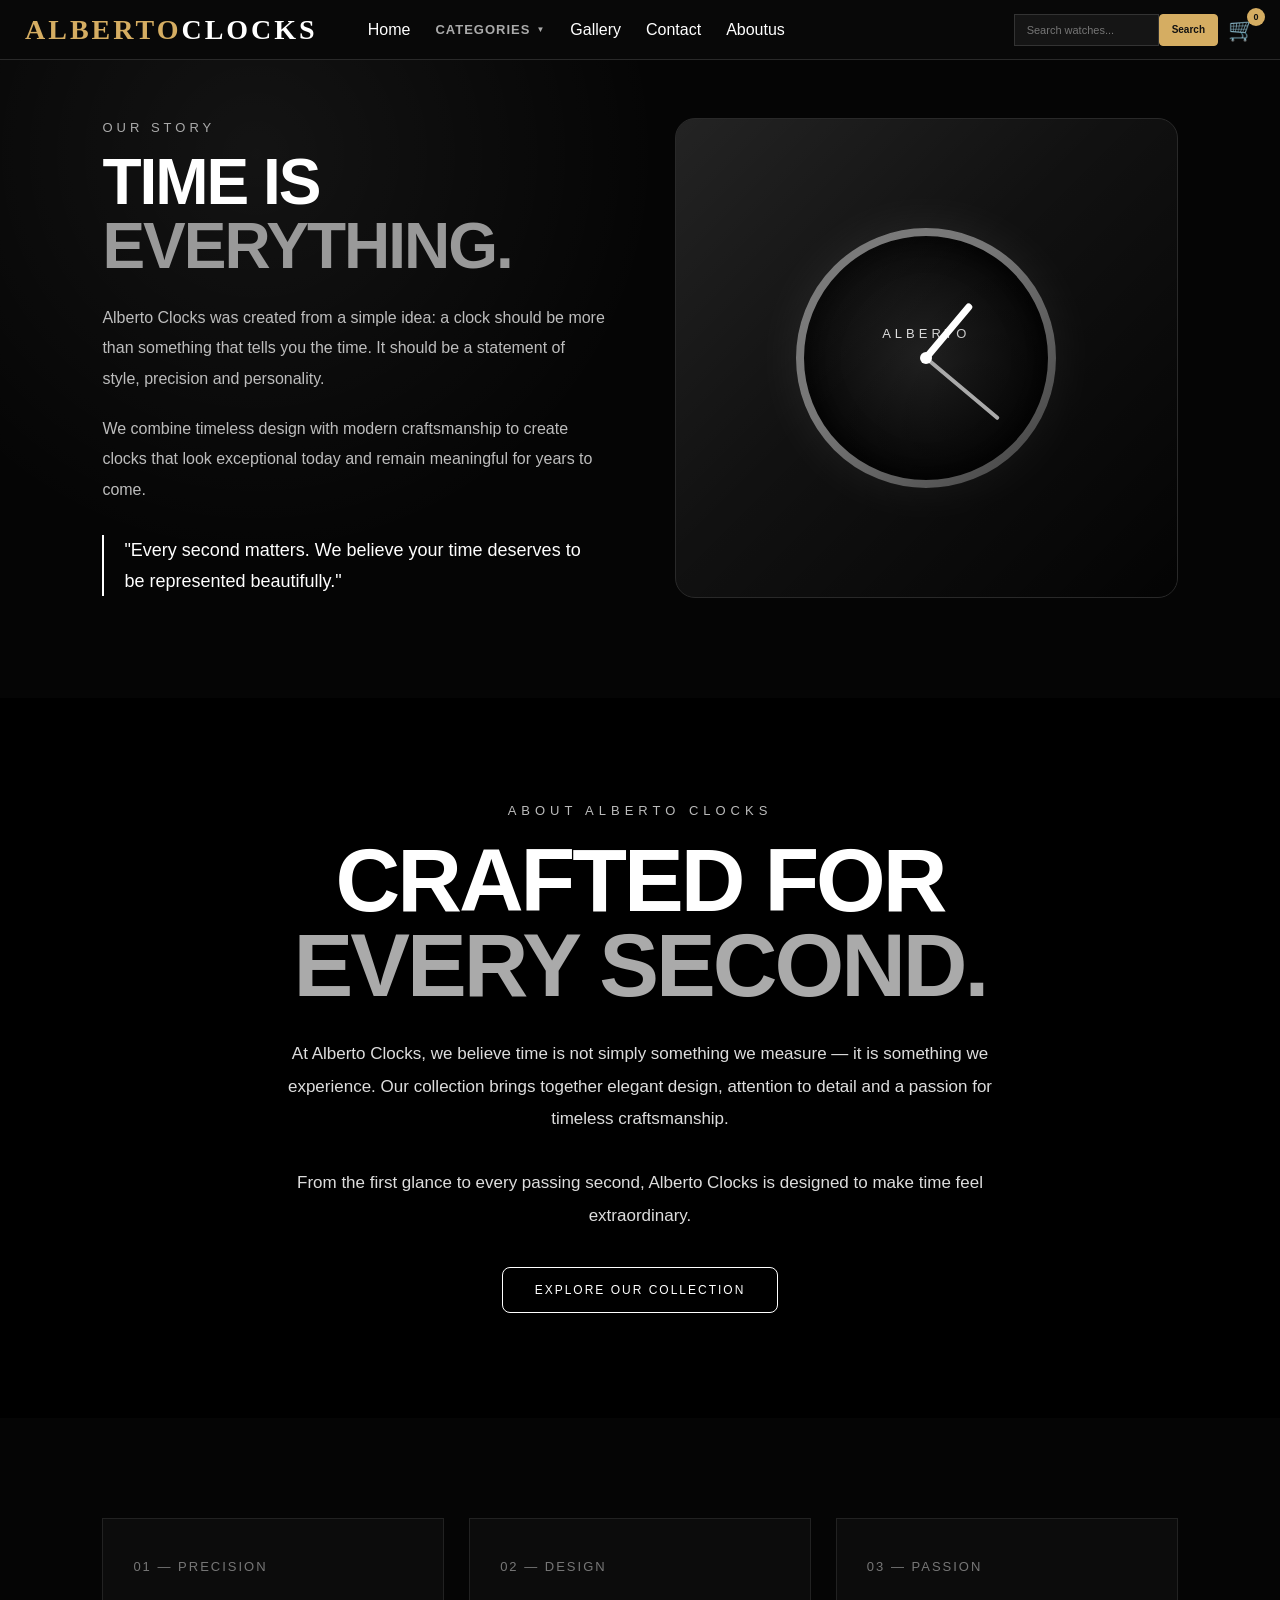
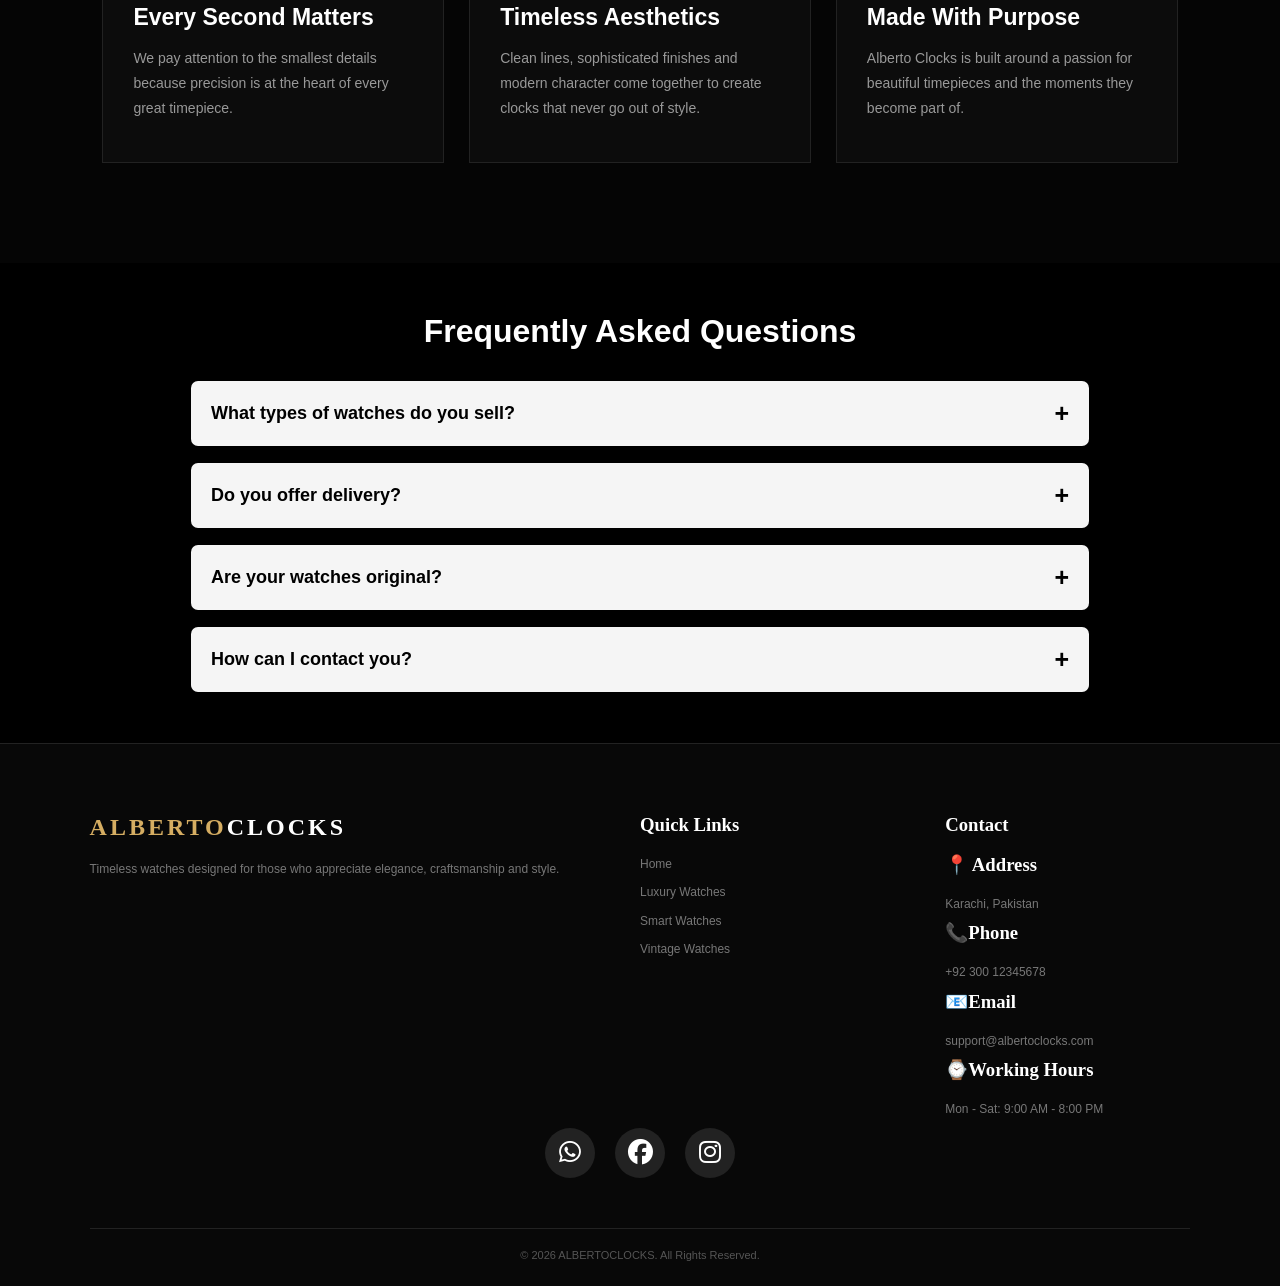
==== commit dd5f72e3: "Update aboutus.html" ====
--- a/aboutus.html
+++ b/aboutus.html
@@ -22,8 +22,10 @@
         <a href="#home" class="logo">
             ALBERTO<span style="color: white;">CLOCKS</span>
         </a>
-
-        <nav class="nav-links">
+        
+
+
+       <nav class="nav-menu" id="navMenu">
             <a href="index.html">Home</a>
             <div class="dropdown">
                 <button class="dropbtn" onclick="toggleDropdown()">
@@ -56,10 +58,9 @@
             </button>
 
         </div>
-
-        <button class="menu-btn" id="menuBtn">
-            ☰
-        </button>
+<button class="hamburger" id="hamburger">
+    ☰
+</button>
 
     </header>
 
@@ -399,4 +400,4 @@
     <script src="script.js"></script>
 </body>
 
-</html>+</html>
--- a/style.css
+++ b/style.css
@@ -2345,4 +2345,56 @@
 .dropdown-content a:hover {
     background: #222;
     color: white;
-}+}
+.hamburger {
+    display: none;
+    font-size: 28px;
+    background: none;
+    border: none;
+    color: white;
+    cursor: pointer;
+}
+
+/* Navbar Menu */
+.nav-menu {
+    display: flex;
+    gap: 25px;
+    align-items: center;
+}
+
+.nav-menu a {
+    color: white;
+    text-decoration: none;
+    font-size: 16px;
+}
+
+/* Mobile Screen */
+@media (max-width: 768px) {
+
+    .hamburger {
+        display: block;
+    }
+
+    .nav-menu {
+        display: none;
+        flex-direction: column;
+        background: #111;
+        position: absolute;
+        top: 70px;
+        right: 0;
+        width: 200px;
+        padding: 20px;
+        z-index: 1000;
+    }
+
+    /* Menu Open */
+    .nav-menu.active {
+        display: flex;
+    }
+
+    .nav-menu a {
+        padding: 12px;
+        width: 100%;
+    }
+}
+
